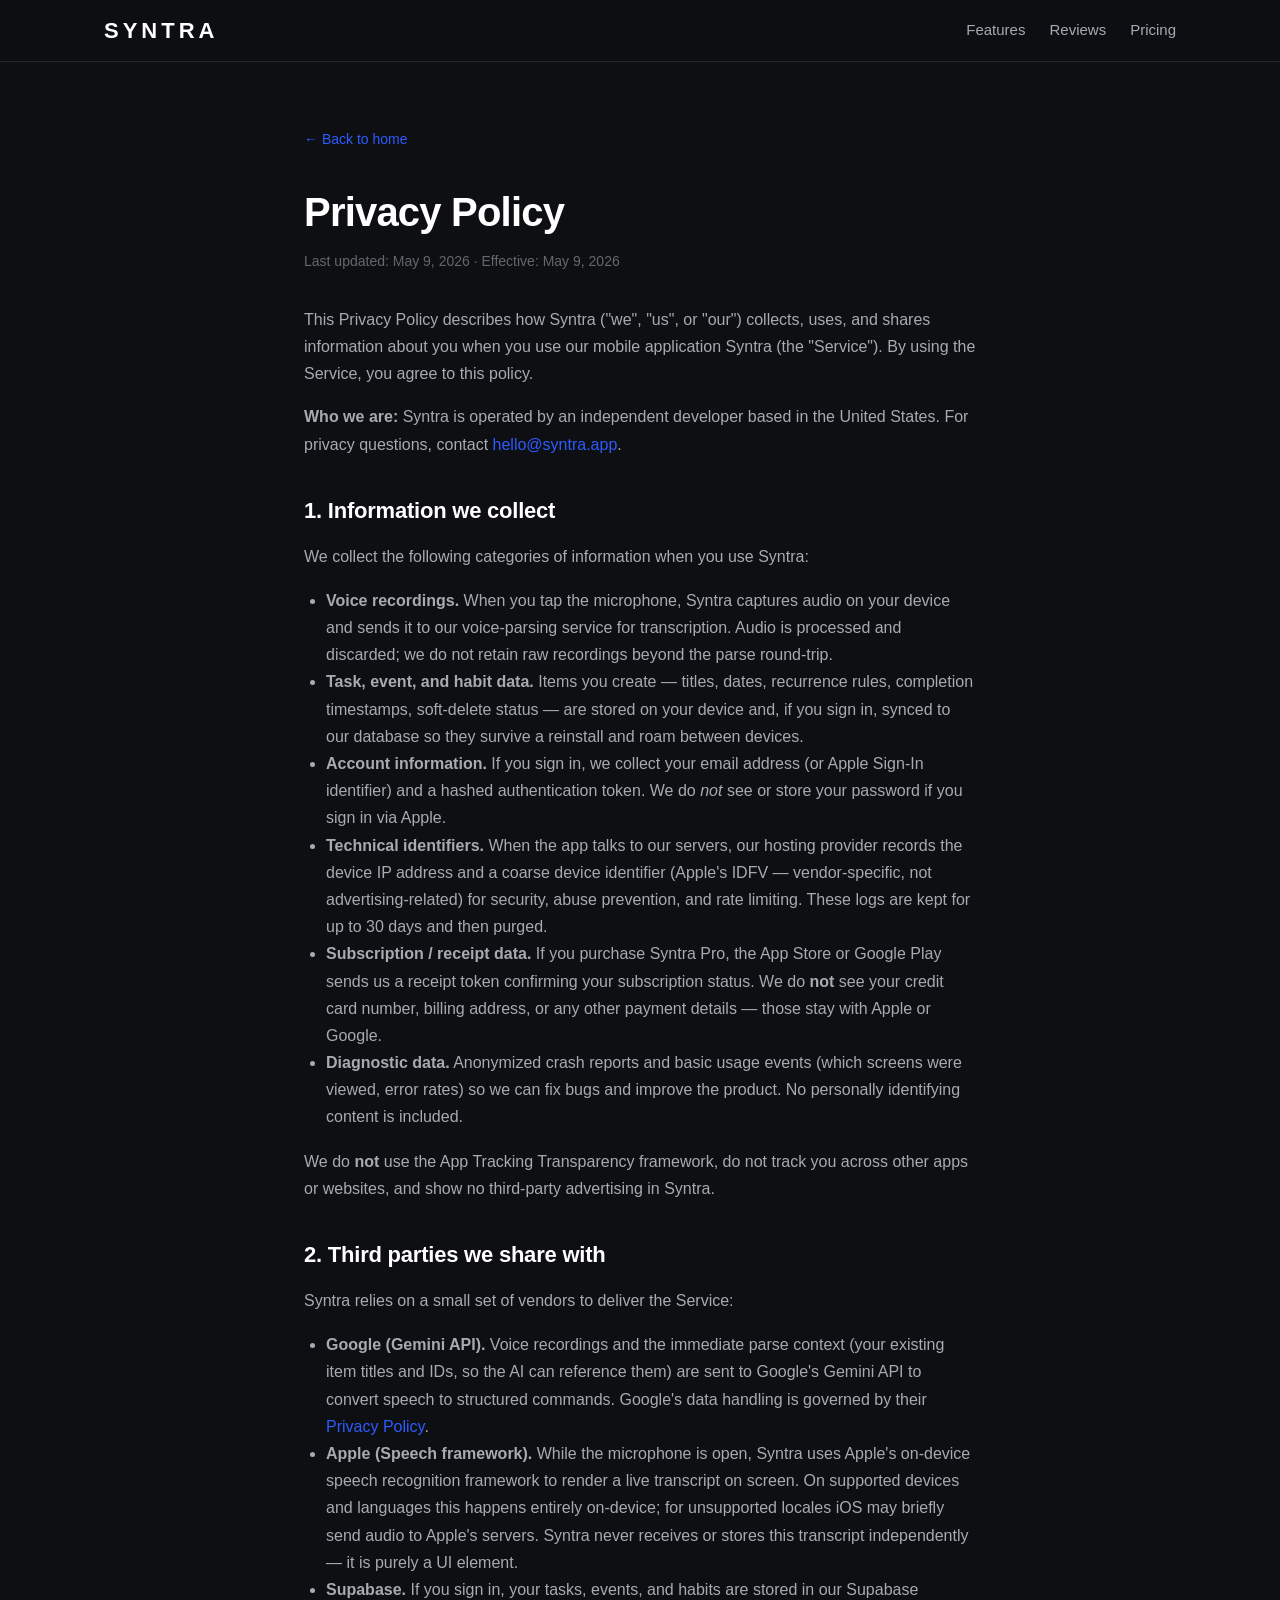
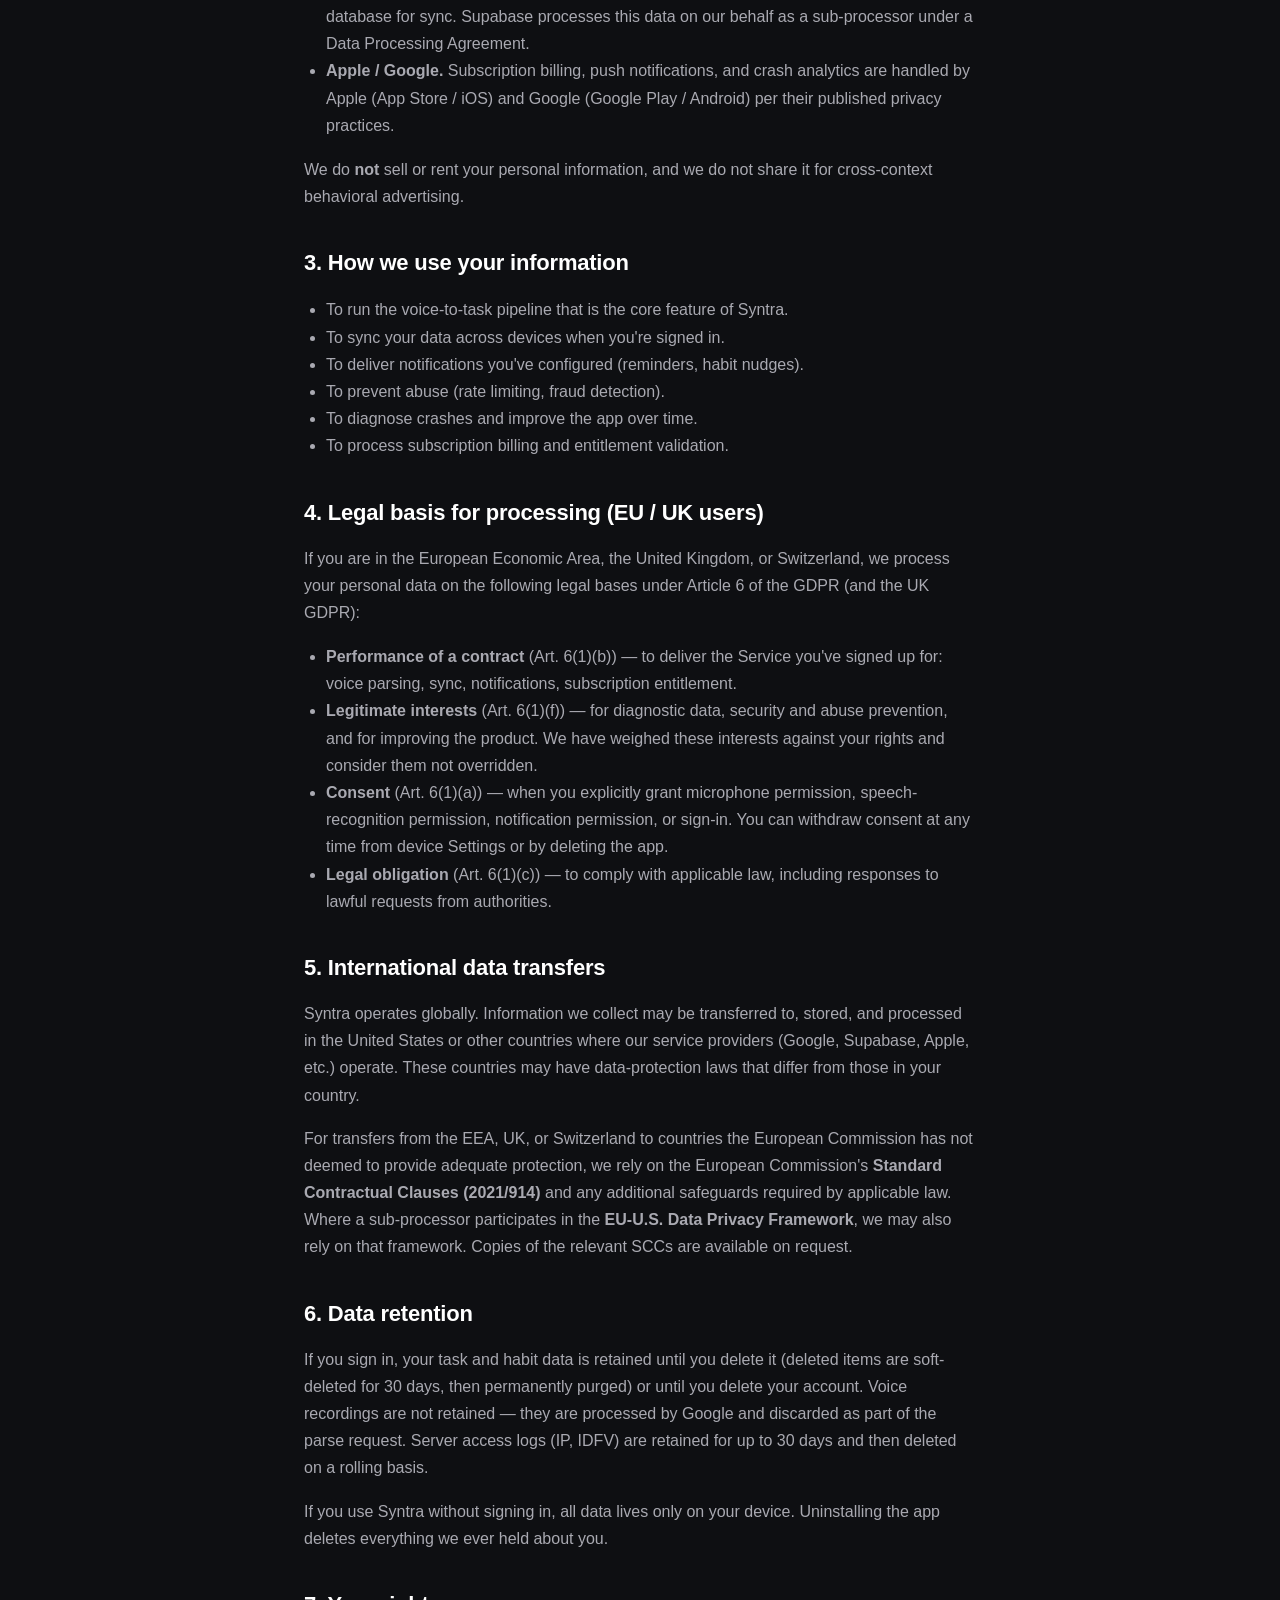
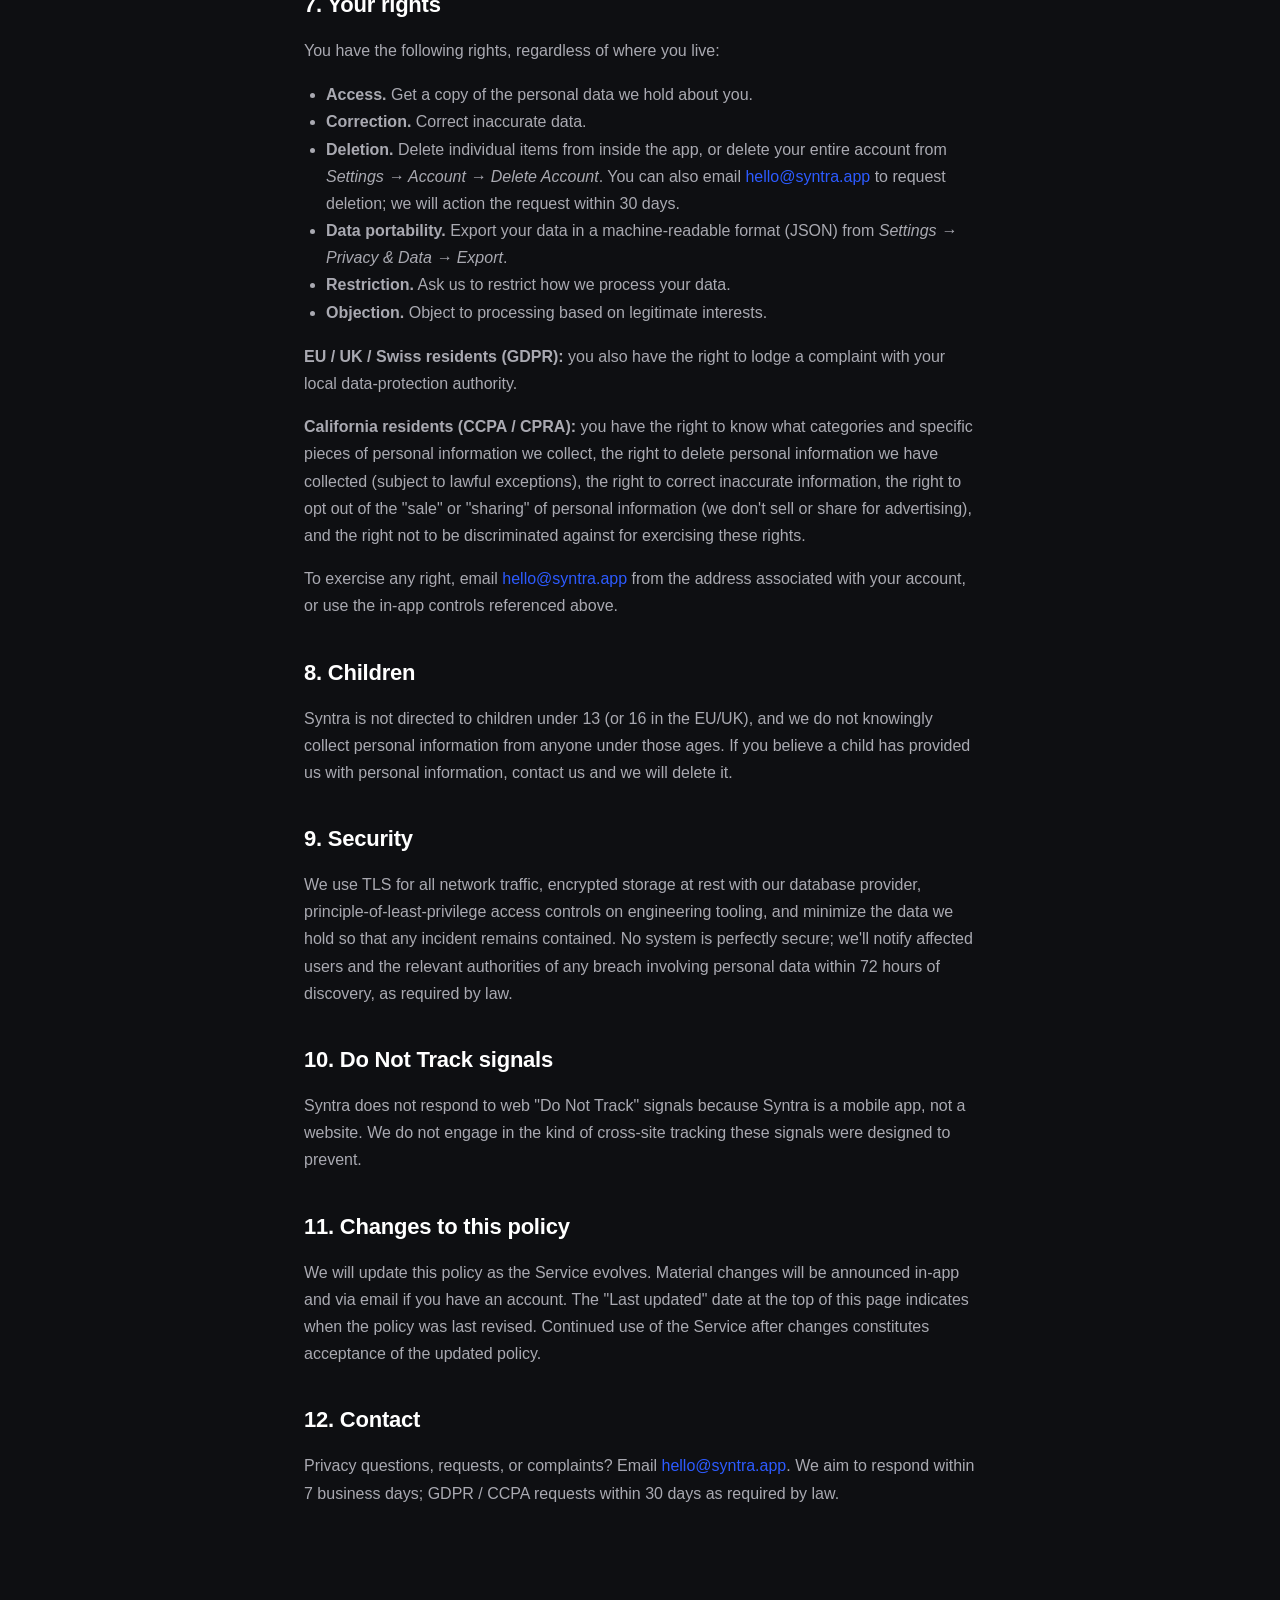
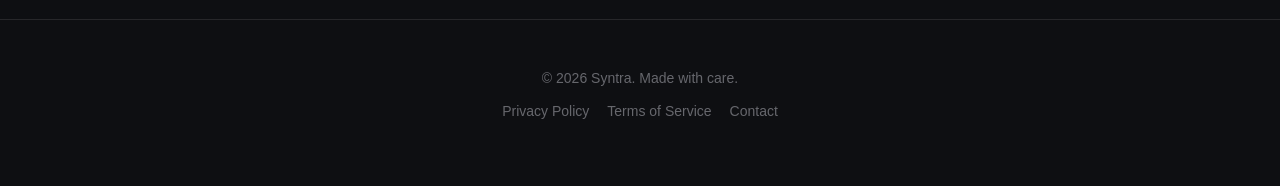
==== privacy.html @ 3a58cb26 "Initial: public site for downloadsyntra.com Mirrors web/ from the private Syntra app repo so GitHub " ====
<!DOCTYPE html>
<html lang="en">
<head>
  <meta charset="UTF-8" />
  <meta name="viewport" content="width=device-width, initial-scale=1.0" />
  <title>Privacy Policy — Syntra</title>
  <meta name="theme-color" content="#0E0F12" />
  <link rel="icon" href="syntra-logo.png" type="image/png" />
  <link rel="stylesheet" href="styles.css" />
</head>
<body>

  <nav class="nav">
    <div class="nav-inner">
      <a href="index.html" class="brand">
        <span>SYNTRA</span>
      </a>
      <div class="nav-links">
        <a href="index.html#features">Features</a>
        <a href="index.html#reviews">Reviews</a>
        <a href="index.html#pricing">Pricing</a>
      </div>
    </div>
  </nav>

  <main class="legal">
    <a href="index.html" class="back">← Back to home</a>
    <h1>Privacy Policy</h1>
    <p class="updated">Last updated: May 9, 2026 · Effective: May 9, 2026</p>

    <p>This Privacy Policy describes how Syntra ("we", "us", or "our") collects, uses, and shares information about you when you use our mobile application Syntra (the "Service"). By using the Service, you agree to this policy.</p>

    <p><strong>Who we are:</strong> Syntra is operated by an independent developer based in the United States. For privacy questions, contact <a href="mailto:hello@syntra.app">hello@syntra.app</a>.</p>

    <h2>1. Information we collect</h2>
    <p>We collect the following categories of information when you use Syntra:</p>
    <ul>
      <li><strong>Voice recordings.</strong> When you tap the microphone, Syntra captures audio on your device and sends it to our voice-parsing service for transcription. Audio is processed and discarded; we do not retain raw recordings beyond the parse round-trip.</li>
      <li><strong>Task, event, and habit data.</strong> Items you create — titles, dates, recurrence rules, completion timestamps, soft-delete status — are stored on your device and, if you sign in, synced to our database so they survive a reinstall and roam between devices.</li>
      <li><strong>Account information.</strong> If you sign in, we collect your email address (or Apple Sign-In identifier) and a hashed authentication token. We do <em>not</em> see or store your password if you sign in via Apple.</li>
      <li><strong>Technical identifiers.</strong> When the app talks to our servers, our hosting provider records the device IP address and a coarse device identifier (Apple's IDFV — vendor-specific, not advertising-related) for security, abuse prevention, and rate limiting. These logs are kept for up to 30 days and then purged.</li>
      <li><strong>Subscription / receipt data.</strong> If you purchase Syntra Pro, the App Store or Google Play sends us a receipt token confirming your subscription status. We do <strong>not</strong> see your credit card number, billing address, or any other payment details — those stay with Apple or Google.</li>
      <li><strong>Diagnostic data.</strong> Anonymized crash reports and basic usage events (which screens were viewed, error rates) so we can fix bugs and improve the product. No personally identifying content is included.</li>
    </ul>
    <p>We do <strong>not</strong> use the App Tracking Transparency framework, do not track you across other apps or websites, and show no third-party advertising in Syntra.</p>

    <h2>2. Third parties we share with</h2>
    <p>Syntra relies on a small set of vendors to deliver the Service:</p>
    <ul>
      <li><strong>Google (Gemini API).</strong> Voice recordings and the immediate parse context (your existing item titles and IDs, so the AI can reference them) are sent to Google's Gemini API to convert speech to structured commands. Google's data handling is governed by their <a href="https://policies.google.com/privacy" target="_blank" rel="noopener">Privacy Policy</a>.</li>
      <li><strong>Apple (Speech framework).</strong> While the microphone is open, Syntra uses Apple's on-device speech recognition framework to render a live transcript on screen. On supported devices and languages this happens entirely on-device; for unsupported locales iOS may briefly send audio to Apple's servers. Syntra never receives or stores this transcript independently — it is purely a UI element.</li>
      <li><strong>Supabase.</strong> If you sign in, your tasks, events, and habits are stored in our Supabase database for sync. Supabase processes this data on our behalf as a sub-processor under a Data Processing Agreement.</li>
      <li><strong>Apple / Google.</strong> Subscription billing, push notifications, and crash analytics are handled by Apple (App Store / iOS) and Google (Google Play / Android) per their published privacy practices.</li>
    </ul>
    <p>We do <strong>not</strong> sell or rent your personal information, and we do not share it for cross-context behavioral advertising.</p>

    <h2>3. How we use your information</h2>
    <ul>
      <li>To run the voice-to-task pipeline that is the core feature of Syntra.</li>
      <li>To sync your data across devices when you're signed in.</li>
      <li>To deliver notifications you've configured (reminders, habit nudges).</li>
      <li>To prevent abuse (rate limiting, fraud detection).</li>
      <li>To diagnose crashes and improve the app over time.</li>
      <li>To process subscription billing and entitlement validation.</li>
    </ul>

    <h2>4. Legal basis for processing (EU / UK users)</h2>
    <p>If you are in the European Economic Area, the United Kingdom, or Switzerland, we process your personal data on the following legal bases under Article 6 of the GDPR (and the UK GDPR):</p>
    <ul>
      <li><strong>Performance of a contract</strong> (Art. 6(1)(b)) — to deliver the Service you've signed up for: voice parsing, sync, notifications, subscription entitlement.</li>
      <li><strong>Legitimate interests</strong> (Art. 6(1)(f)) — for diagnostic data, security and abuse prevention, and for improving the product. We have weighed these interests against your rights and consider them not overridden.</li>
      <li><strong>Consent</strong> (Art. 6(1)(a)) — when you explicitly grant microphone permission, speech-recognition permission, notification permission, or sign-in. You can withdraw consent at any time from device Settings or by deleting the app.</li>
      <li><strong>Legal obligation</strong> (Art. 6(1)(c)) — to comply with applicable law, including responses to lawful requests from authorities.</li>
    </ul>

    <h2>5. International data transfers</h2>
    <p>Syntra operates globally. Information we collect may be transferred to, stored, and processed in the United States or other countries where our service providers (Google, Supabase, Apple, etc.) operate. These countries may have data-protection laws that differ from those in your country.</p>
    <p>For transfers from the EEA, UK, or Switzerland to countries the European Commission has not deemed to provide adequate protection, we rely on the European Commission's <strong>Standard Contractual Clauses (2021/914)</strong> and any additional safeguards required by applicable law. Where a sub-processor participates in the <strong>EU-U.S. Data Privacy Framework</strong>, we may also rely on that framework. Copies of the relevant SCCs are available on request.</p>

    <h2>6. Data retention</h2>
    <p>If you sign in, your task and habit data is retained until you delete it (deleted items are soft-deleted for 30 days, then permanently purged) or until you delete your account. Voice recordings are not retained — they are processed by Google and discarded as part of the parse request. Server access logs (IP, IDFV) are retained for up to 30 days and then deleted on a rolling basis.</p>
    <p>If you use Syntra without signing in, all data lives only on your device. Uninstalling the app deletes everything we ever held about you.</p>

    <h2>7. Your rights</h2>
    <p>You have the following rights, regardless of where you live:</p>
    <ul>
      <li><strong>Access.</strong> Get a copy of the personal data we hold about you.</li>
      <li><strong>Correction.</strong> Correct inaccurate data.</li>
      <li><strong>Deletion.</strong> Delete individual items from inside the app, or delete your entire account from <em>Settings → Account → Delete Account</em>. You can also email <a href="mailto:hello@syntra.app">hello@syntra.app</a> to request deletion; we will action the request within 30 days.</li>
      <li><strong>Data portability.</strong> Export your data in a machine-readable format (JSON) from <em>Settings → Privacy &amp; Data → Export</em>.</li>
      <li><strong>Restriction.</strong> Ask us to restrict how we process your data.</li>
      <li><strong>Objection.</strong> Object to processing based on legitimate interests.</li>
    </ul>
    <p><strong>EU / UK / Swiss residents (GDPR):</strong> you also have the right to lodge a complaint with your local data-protection authority.</p>
    <p><strong>California residents (CCPA / CPRA):</strong> you have the right to know what categories and specific pieces of personal information we collect, the right to delete personal information we have collected (subject to lawful exceptions), the right to correct inaccurate information, the right to opt out of the "sale" or "sharing" of personal information (we don't sell or share for advertising), and the right not to be discriminated against for exercising these rights.</p>
    <p>To exercise any right, email <a href="mailto:hello@syntra.app">hello@syntra.app</a> from the address associated with your account, or use the in-app controls referenced above.</p>

    <h2>8. Children</h2>
    <p>Syntra is not directed to children under 13 (or 16 in the EU/UK), and we do not knowingly collect personal information from anyone under those ages. If you believe a child has provided us with personal information, contact us and we will delete it.</p>

    <h2>9. Security</h2>
    <p>We use TLS for all network traffic, encrypted storage at rest with our database provider, principle-of-least-privilege access controls on engineering tooling, and minimize the data we hold so that any incident remains contained. No system is perfectly secure; we'll notify affected users and the relevant authorities of any breach involving personal data within 72 hours of discovery, as required by law.</p>

    <h2>10. Do Not Track signals</h2>
    <p>Syntra does not respond to web "Do Not Track" signals because Syntra is a mobile app, not a website. We do not engage in the kind of cross-site tracking these signals were designed to prevent.</p>

    <h2>11. Changes to this policy</h2>
    <p>We will update this policy as the Service evolves. Material changes will be announced in-app and via email if you have an account. The "Last updated" date at the top of this page indicates when the policy was last revised. Continued use of the Service after changes constitutes acceptance of the updated policy.</p>

    <h2>12. Contact</h2>
    <p>Privacy questions, requests, or complaints? Email <a href="mailto:hello@syntra.app">hello@syntra.app</a>. We aim to respond within 7 business days; GDPR / CCPA requests within 30 days as required by law.</p>
  </main>

  <footer>
    <div>© 2026 Syntra. Made with care.</div>
    <div class="links">
      <a href="privacy.html">Privacy Policy</a>
      <a href="terms.html">Terms of Service</a>
      <a href="mailto:hello@syntra.app">Contact</a>
    </div>
  </footer>

</body>
</html>
---- styles.css ----
/* Syntra marketing site — dark, monolithic, mobile-first.
   Mirrors the app's dark-mode tokens (bg #0E0F12, accent #2D5BFF). */

:root {
  --bg: #0E0F12;
  --bg-elevated: #16181C;
  --bg-recessed: #1F2126;
  --fg: #FFFFFF;
  --fg-secondary: rgba(235, 235, 245, 0.7);
  --fg-tertiary: rgba(235, 235, 245, 0.4);
  --stroke: rgba(255, 255, 255, 0.1);
  --accent: #2D5BFF;
  --accent-purple: #7C3AED;
  --accent-green: #3DB47A;
  --max-width: 1120px;
}

* { box-sizing: border-box; }
html, body { margin: 0; padding: 0; }

body {
  background: var(--bg);
  color: var(--fg);
  font-family: -apple-system, BlinkMacSystemFont, "SF Pro Display", "SF Pro Text",
    "Segoe UI", Roboto, Helvetica, Arial, sans-serif;
  font-size: 17px;
  line-height: 1.5;
  -webkit-font-smoothing: antialiased;
  -moz-osx-font-smoothing: grayscale;
  text-rendering: optimizeLegibility;
}

a { color: inherit; text-decoration: none; }

/* ───── Header ───── */
.nav {
  position: sticky;
  top: 0;
  z-index: 50;
  backdrop-filter: blur(14px) saturate(180%);
  -webkit-backdrop-filter: blur(14px) saturate(180%);
  background: rgba(14, 15, 18, 0.7);
  border-bottom: 1px solid var(--stroke);
}
.nav-inner {
  max-width: var(--max-width);
  margin: 0 auto;
  padding: 14px 24px;
  display: flex;
  align-items: center;
  justify-content: space-between;
}
.brand {
  font-weight: 800;
  letter-spacing: 4px;
  font-size: 22px;
}
.nav-links {
  display: flex;
  gap: 24px;
  font-size: 15px;
  color: var(--fg-secondary);
}
.nav-links a:hover { color: var(--fg); }

/* ───── Hero ───── */
.hero {
  padding: 96px 24px 64px;
  text-align: center;
  position: relative;
  overflow: hidden;
}
.hero::before {
  content: "";
  position: absolute;
  top: -200px;
  left: 50%;
  transform: translateX(-50%);
  width: 800px;
  height: 800px;
  background: radial-gradient(circle, rgba(45, 91, 255, 0.18) 0%, transparent 60%);
  pointer-events: none;
}
.hero-inner {
  position: relative;
  max-width: 760px;
  margin: 0 auto;
}
.hero img.logo {
  width: 116px;
  height: 116px;
  border-radius: 26px;
  margin-bottom: 28px;
  box-shadow: 0 30px 60px -20px rgba(0, 0, 0, 0.6);
}
.hero h1 {
  font-size: clamp(40px, 7vw, 68px);
  line-height: 1.05;
  letter-spacing: -0.03em;
  font-weight: 800;
  margin: 0 0 20px;
  background: linear-gradient(180deg, #ffffff 0%, rgba(255,255,255,0.7) 100%);
  -webkit-background-clip: text;
  background-clip: text;
  -webkit-text-fill-color: transparent;
}
.hero p {
  color: var(--fg-secondary);
  font-size: clamp(17px, 2.2vw, 21px);
  max-width: 580px;
  margin: 0 auto 36px;
}
.download-row {
  display: flex;
  gap: 12px;
  justify-content: center;
  flex-wrap: wrap;
}
.store-btn {
  display: inline-flex;
  align-items: center;
  gap: 12px;
  padding: 14px 22px;
  border: 1px solid var(--stroke);
  border-radius: 14px;
  background: var(--bg-elevated);
  transition: transform 120ms ease, background 120ms ease;
}
.store-btn:hover {
  background: var(--bg-recessed);
  transform: translateY(-1px);
}
.store-btn-text { text-align: left; line-height: 1.15; }
.store-btn-small { font-size: 11px; color: var(--fg-secondary); letter-spacing: 0.4px; }
.store-btn-big { font-size: 18px; font-weight: 700; }
.store-btn svg { width: 28px; height: 28px; }

/* ───── Screenshot gallery ───── */
.screenshots-section {
  padding: 64px 24px 96px;
  border-top: 1px solid var(--stroke);
  max-width: var(--max-width);
  margin: 0 auto;
}
.screenshots-header {
  display: flex;
  align-items: flex-end;
  justify-content: space-between;
  gap: 24px;
  margin-bottom: 40px;
  flex-wrap: wrap;
}
.screenshots-arrows {
  display: flex;
  gap: 10px;
}
.scroll-arrow {
  width: 44px;
  height: 44px;
  border-radius: 22px;
  border: 1px solid var(--stroke);
  background: var(--bg-elevated);
  color: var(--fg);
  cursor: pointer;
  display: inline-flex;
  align-items: center;
  justify-content: center;
  transition:
    background 160ms ease,
    transform 160ms ease,
    border-color 160ms ease;
}
.scroll-arrow:hover {
  background: var(--bg-recessed);
  border-color: var(--accent);
}
.scroll-arrow:active {
  transform: scale(0.94);
}
.scroll-arrow svg {
  width: 20px;
  height: 20px;
}

/* The scroll viewport. We use scroll-snap-align: center so each
   card lands centered. The infinite-scroll JS clones items and
   silently jumps the scroll position when the user nears either
   edge of the cloned set. */
.screenshots-wrap {
  overflow-x: auto;
  overflow-y: visible;
  scroll-snap-type: x mandatory;
  scroll-behavior: smooth;
  -webkit-overflow-scrolling: touch;
  scrollbar-width: none;
  margin: 0 -24px;
  padding: 32px 0 48px;
}
.screenshots-wrap::-webkit-scrollbar { display: none; }

/* Track. The padding here is what lets the FIRST and LAST cards
   reach the center of the viewport — without it they could only
   scroll-snap to the viewport edge. */
.screenshots {
  display: inline-flex;
  gap: 32px;
  padding: 0 calc(50% - 160px);
  align-items: center;
}

/* Each card: phone frame on top + title + description below. By
   default cards are scaled down + blurred (peek state). Only the
   one with .active drops the blur and scales up — which is the
   center card whichever one that happens to be after a scroll. */
.phone-card {
  flex: 0 0 320px;
  margin: 0;
  scroll-snap-align: center;
  display: flex;
  flex-direction: column;
  gap: 20px;
  /* Peek state */
  transform: scale(0.78);
  filter: blur(6px) brightness(0.65);
  opacity: 0.55;
  transition:
    transform 420ms cubic-bezier(0.2, 0.8, 0.2, 1),
    filter 420ms cubic-bezier(0.2, 0.8, 0.2, 1),
    opacity 420ms cubic-bezier(0.2, 0.8, 0.2, 1);
  will-change: transform, filter, opacity;
}
.phone-card.active {
  transform: scale(1);
  filter: blur(0px) brightness(1);
  opacity: 1;
}
.phone-card h3 {
  font-size: 20px;
  font-weight: 700;
  margin: 0;
  letter-spacing: -0.01em;
  text-align: center;
}
.phone-card p {
  margin: 0;
  font-size: 15px;
  line-height: 1.55;
  color: var(--fg-secondary);
  text-align: center;
  /* Description fades in only on the active card so the side
     peeks read as visual context, not crowded reading material. */
  opacity: 0;
  transition: opacity 420ms cubic-bezier(0.2, 0.8, 0.2, 1);
}
.phone-card.active p { opacity: 1; }

/* iPhone-shaped frame. The screenshot inside fills the frame edge-
   to-edge with only a tiny 4px padding for the rounded-corner
   nesting; the frame itself is just a hairline border + glow.
   Result: no visible "bezel band" around the screenshot. */
.phone {
  width: 100%;
  border-radius: 44px;
  background: var(--bg);
  border: 1px solid var(--stroke);
  padding: 4px;
  box-shadow:
    0 60px 120px -30px rgba(45, 91, 255, 0.22),
    0 30px 60px -20px rgba(0, 0, 0, 0.6);
  position: relative;
}
/* No CSS-drawn notch — the actual screenshots already include the
   iOS status bar / notch in the PNG itself, so an extra overlay
   would just sit on top and look redundant. */
.phone-shot img {
  width: 100%;
  /* Aspect ratio matches the cropped screenshots (status bar removed)
     so app content fills the frame edge-to-edge with no empty top
     band. Slight per-image variation (~9:18.2-18.5) is absorbed by
     object-fit: cover. */
  aspect-ratio: 9 / 18.3;
  object-fit: cover;
  object-position: top;
  /* Inner radius = outer radius (44) minus padding (4) so the
     screenshot's rounded corners nest cleanly inside the bezel. */
  border-radius: 40px;
  display: block;
  background: var(--bg);
}

/* Tablet — slightly smaller phones, less padding. */
@media (max-width: 880px) {
  .screenshots { padding: 0 calc(50% - 140px); gap: 24px; }
  .phone-card { flex-basis: 280px; }
}

/* Mobile — single card centered, side peeks visible only as a hint
   of the next card on the right edge. */
@media (max-width: 540px) {
  .screenshots-section { padding: 48px 20px 64px; }
  .screenshots { padding: 0 calc(50% - 110px); gap: 20px; }
  .phone-card { flex-basis: 220px; }
  .screenshots-arrows { display: none; }
}

/* ───── Features ───── */
section.features {
  padding: 80px 24px;
  border-top: 1px solid var(--stroke);
}
.section-inner {
  max-width: var(--max-width);
  margin: 0 auto;
}
.section-title {
  font-size: clamp(32px, 5vw, 44px);
  font-weight: 800;
  letter-spacing: -0.02em;
  margin: 0 0 16px;
}
.section-sub {
  color: var(--fg-secondary);
  font-size: 18px;
  margin: 0 0 56px;
  max-width: 600px;
}
.features-grid {
  display: grid;
  gap: 24px;
  grid-template-columns: repeat(auto-fit, minmax(260px, 1fr));
}
.feature-card {
  background: var(--bg-elevated);
  border: 1px solid var(--stroke);
  border-radius: 20px;
  padding: 28px;
}
.feature-icon {
  width: 48px;
  height: 48px;
  border-radius: 12px;
  background: rgba(45, 91, 255, 0.18);
  color: var(--accent);
  display: flex;
  align-items: center;
  justify-content: center;
  margin-bottom: 18px;
}
.feature-icon svg { width: 24px; height: 24px; }
.feature-title {
  font-size: 19px;
  font-weight: 700;
  margin: 0 0 8px;
}
.feature-body {
  color: var(--fg-secondary);
  font-size: 15px;
  line-height: 1.6;
  margin: 0;
}

/* ───── Reviews ───── */
section.reviews {
  padding: 80px 24px;
  border-top: 1px solid var(--stroke);
  background: linear-gradient(180deg, transparent 0%, rgba(45, 91, 255, 0.04) 100%);
}
.review-grid {
  display: grid;
  gap: 20px;
  grid-template-columns: repeat(auto-fit, minmax(280px, 1fr));
}
.review {
  background: var(--bg-elevated);
  border: 1px solid var(--stroke);
  border-radius: 16px;
  padding: 24px;
}
.review-stars { color: #F5C518; font-size: 16px; letter-spacing: 2px; margin-bottom: 10px; }
.review-text { font-size: 16px; line-height: 1.55; margin: 0 0 14px; }
.review-author { font-size: 14px; color: var(--fg-tertiary); }

/* ───── Pricing ───── */
section.pricing {
  padding: 80px 24px;
  border-top: 1px solid var(--stroke);
  text-align: center;
}
.plans {
  display: grid;
  gap: 20px;
  grid-template-columns: repeat(auto-fit, minmax(260px, 1fr));
  max-width: 720px;
  margin: 0 auto;
}
.plan {
  background: var(--bg-elevated);
  border: 1px solid var(--stroke);
  border-radius: 20px;
  padding: 32px 28px;
  text-align: left;
}
.plan-pro {
  border-color: var(--accent);
  background: linear-gradient(170deg, rgba(45,91,255,0.12), var(--bg-elevated));
}
.plan-name { font-size: 13px; letter-spacing: 1.6px; text-transform: uppercase; color: var(--fg-tertiary); }
.plan-price { font-size: 36px; font-weight: 800; margin: 8px 0 14px; letter-spacing: -0.02em; }
.plan-price small { font-size: 14px; color: var(--fg-secondary); font-weight: 500; letter-spacing: 0; }
.plan ul {
  list-style: none;
  padding: 0;
  margin: 0;
  font-size: 15px;
  color: var(--fg-secondary);
}
.plan ul li { padding: 6px 0; padding-left: 22px; position: relative; }
.plan ul li::before {
  content: "✓";
  position: absolute;
  left: 0;
  top: 6px;
  color: var(--accent-green);
  font-weight: 700;
}

/* ───── Footer ───── */
footer {
  padding: 48px 24px 64px;
  border-top: 1px solid var(--stroke);
  text-align: center;
  color: var(--fg-tertiary);
  font-size: 14px;
}
footer .links {
  margin-top: 12px;
  display: flex;
  gap: 18px;
  justify-content: center;
  flex-wrap: wrap;
}
footer .links a:hover { color: var(--fg); }

/* ───── Legal pages ───── */
.legal {
  max-width: 720px;
  margin: 0 auto;
  padding: 64px 24px 96px;
}
.legal h1 {
  font-size: 40px;
  letter-spacing: -0.02em;
  margin: 0 0 8px;
}
.legal p.updated {
  color: var(--fg-tertiary);
  margin: 0 0 32px;
  font-size: 14px;
}
.legal h2 {
  font-size: 22px;
  margin: 36px 0 12px;
  letter-spacing: -0.01em;
}
.legal p, .legal li {
  color: var(--fg-secondary);
  font-size: 16px;
  line-height: 1.7;
}
.legal ul { padding-left: 22px; }
.legal a { color: var(--accent); }
.back {
  display: inline-flex;
  align-items: center;
  gap: 6px;
  color: var(--fg-secondary);
  font-size: 14px;
  margin-bottom: 32px;
}
.back:hover { color: var(--fg); }

/* ───── Mobile tweaks ───── */
@media (max-width: 640px) {
  .nav-links { display: none; }
  .hero { padding: 64px 20px 32px; }
  .preview { padding: 16px 20px 64px; }
  .phone { transform: scale(0.92); }
  section { padding: 64px 20px !important; }
}
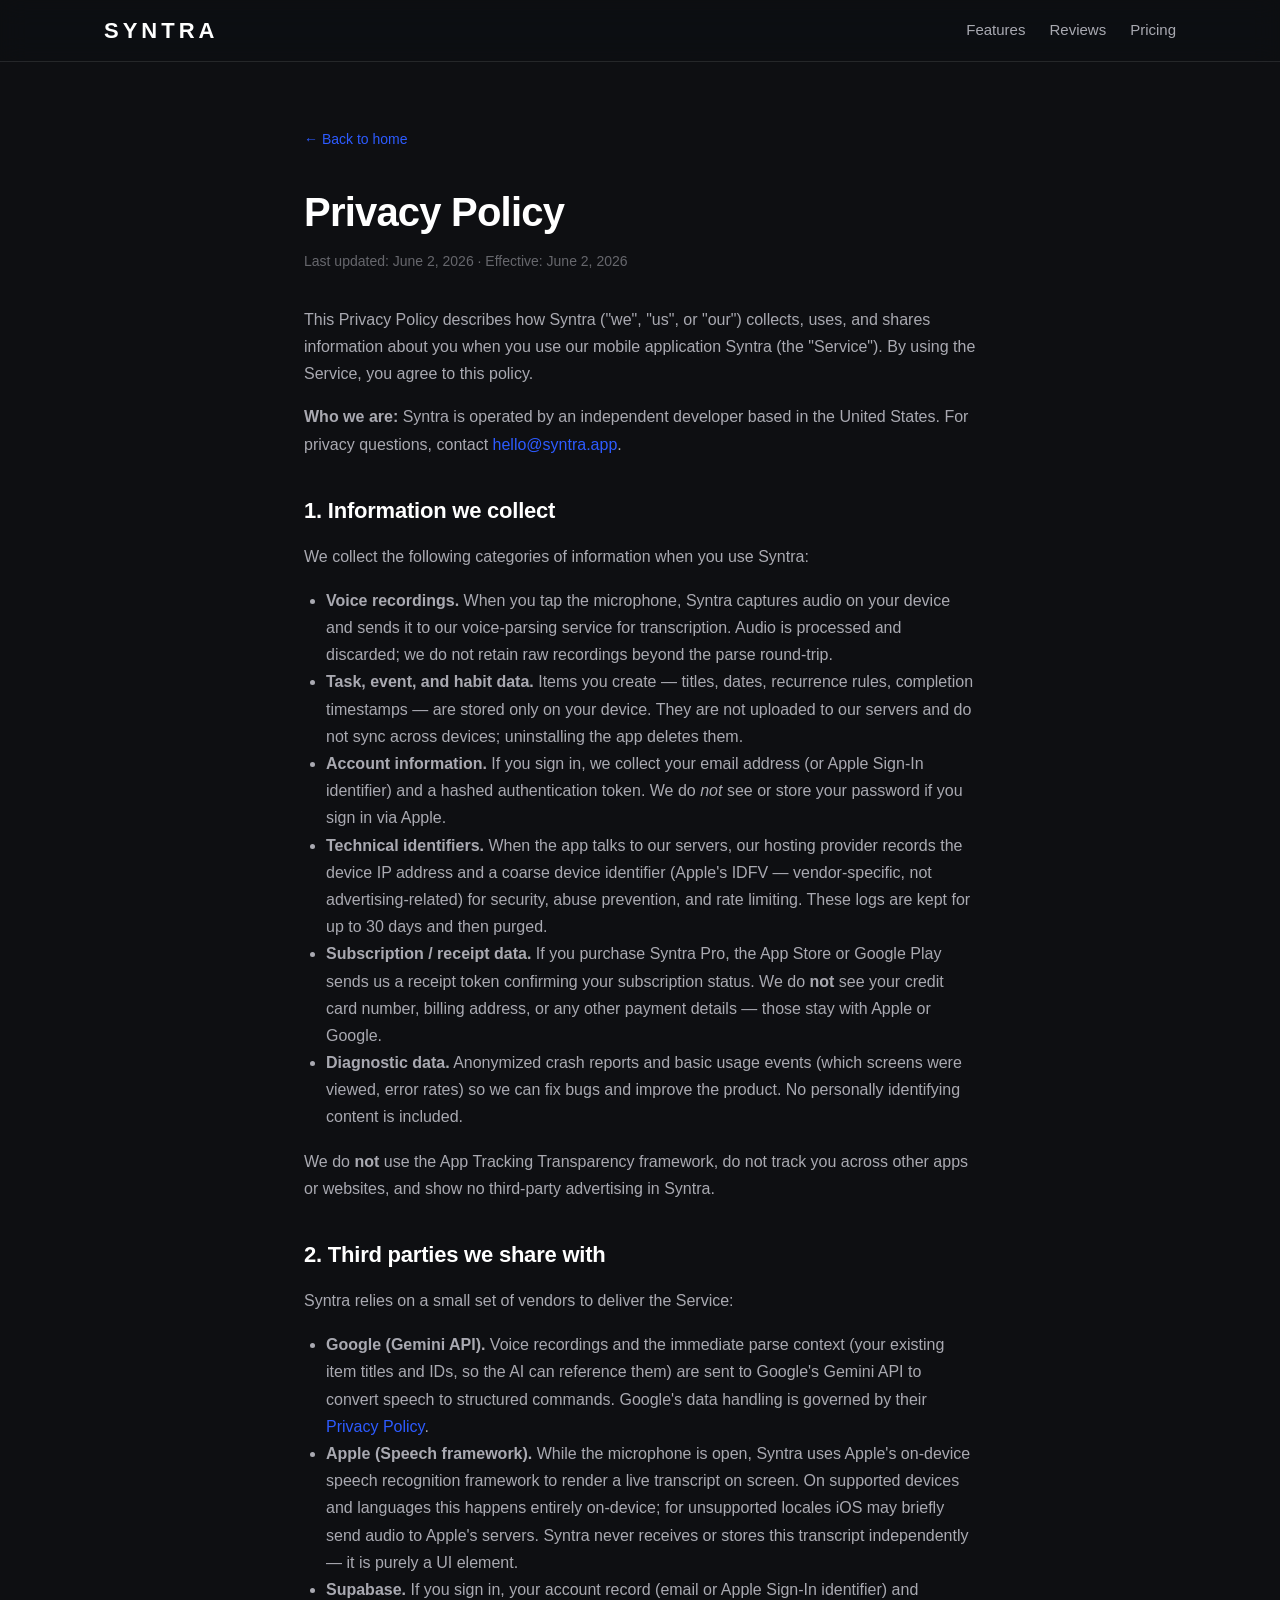
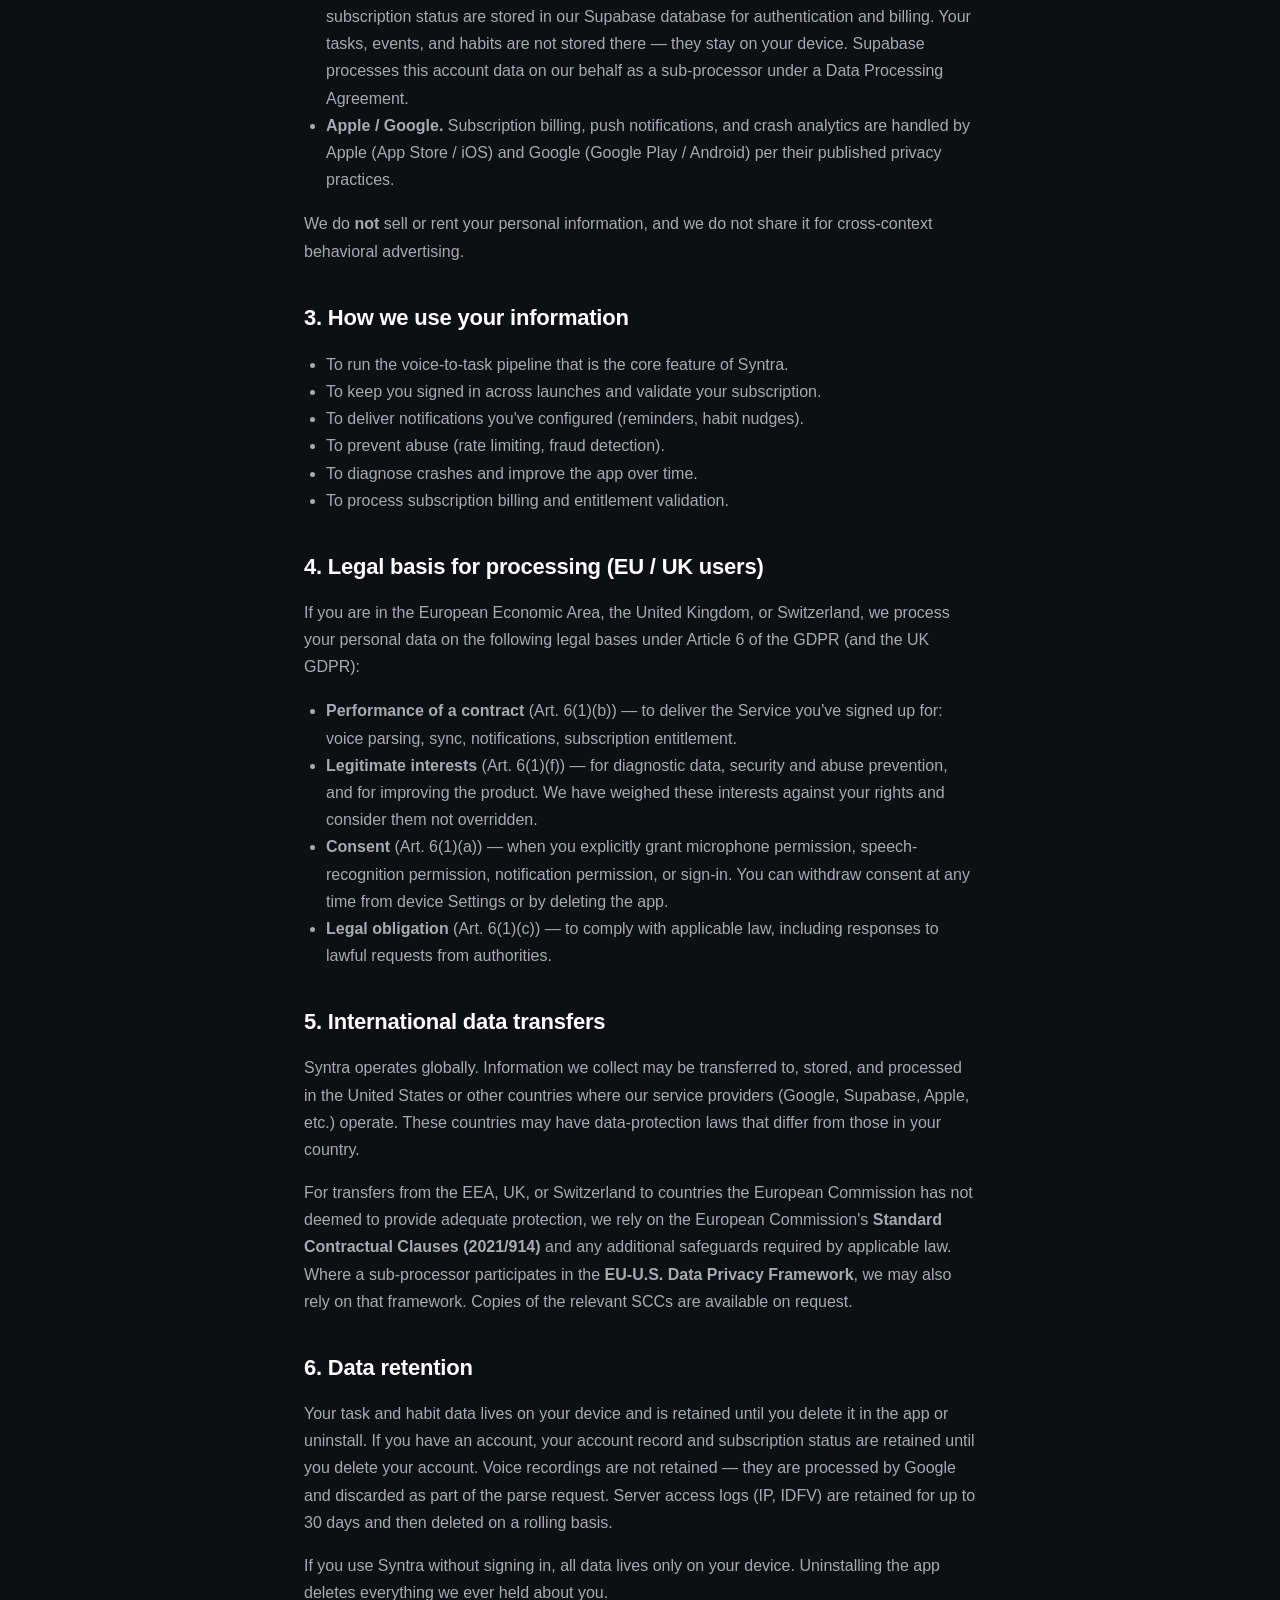
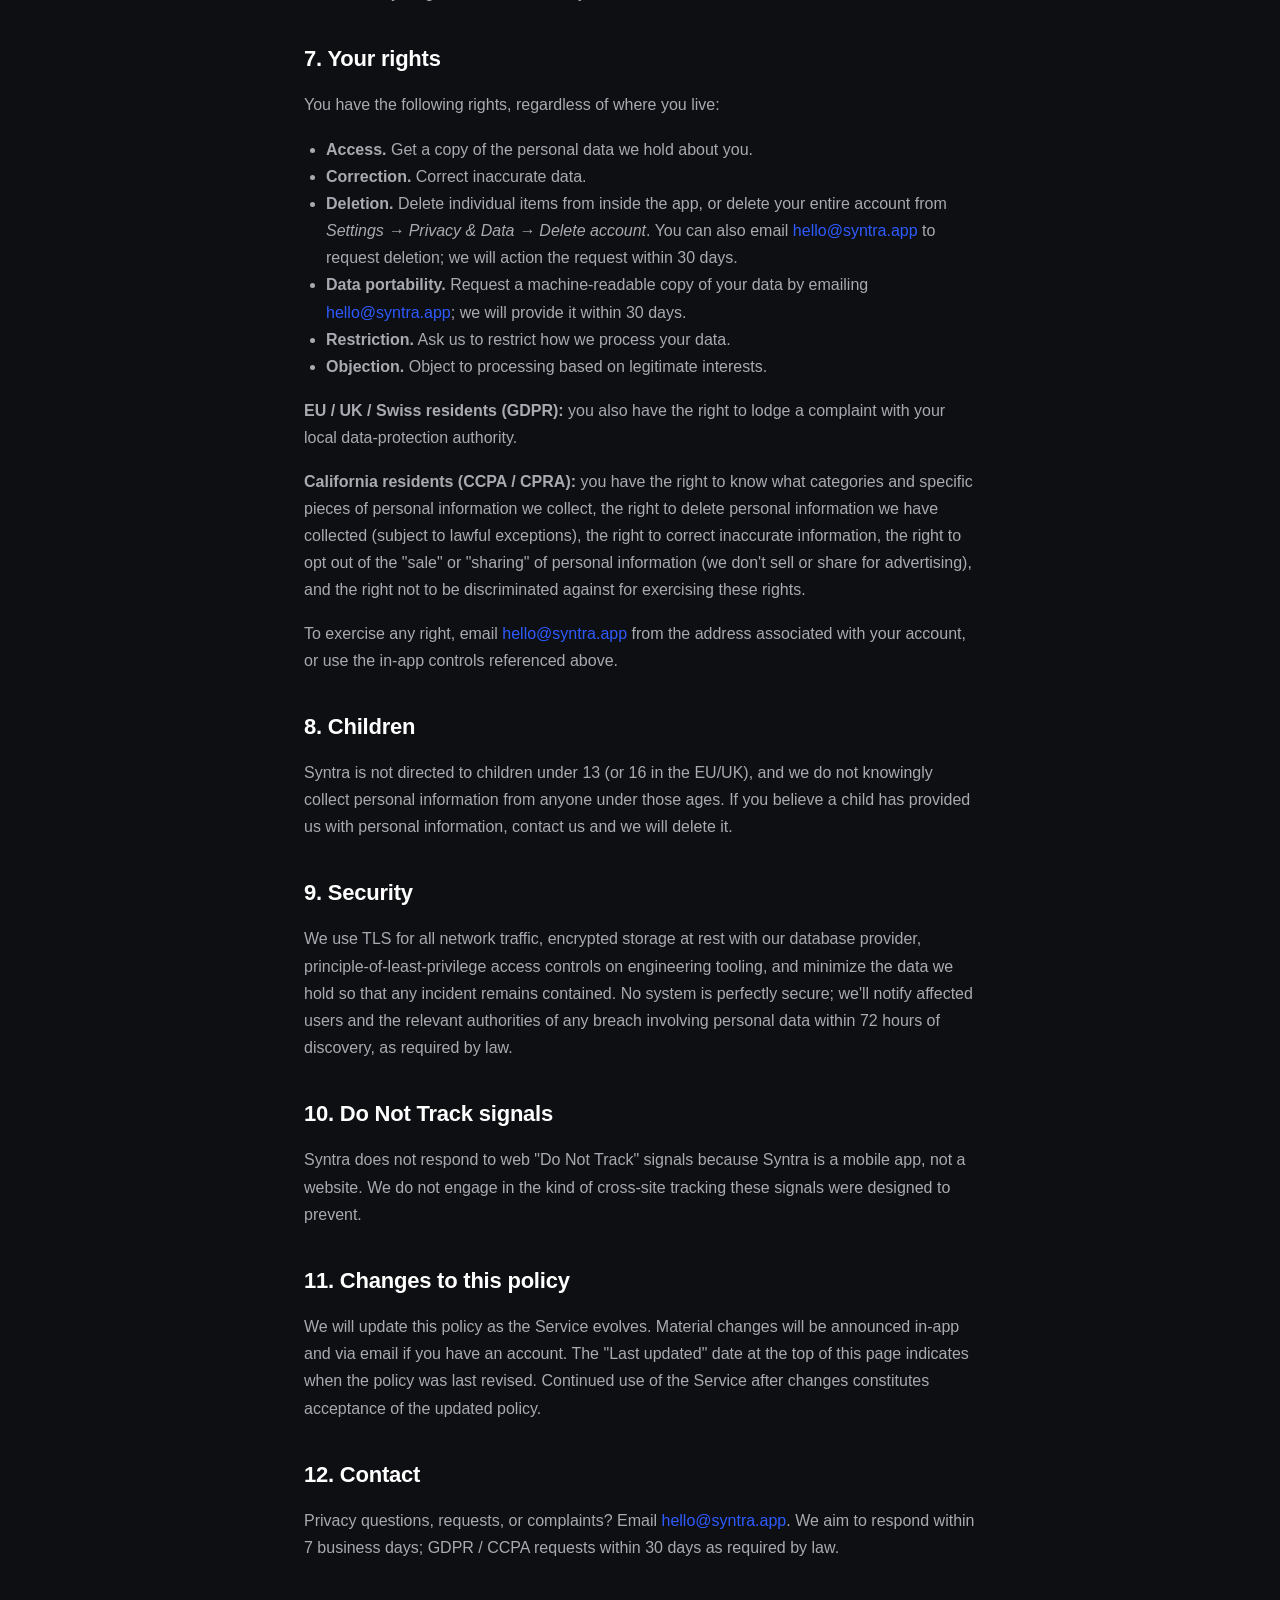
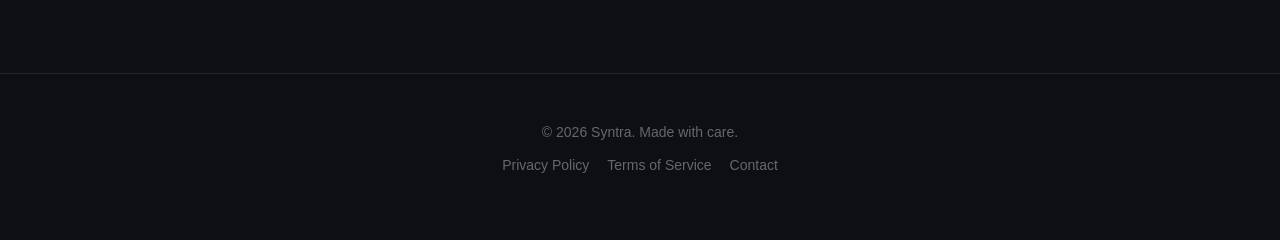
==== commit c8cc8f04: "Update legal pages; remove Google Play button (iOS-only) - Privacy & Terms: device-only data, accoun" ====
--- a/privacy.html
+++ b/privacy.html
@@ -26,7 +26,7 @@
   <main class="legal">
     <a href="index.html" class="back">← Back to home</a>
     <h1>Privacy Policy</h1>
-    <p class="updated">Last updated: May 9, 2026 · Effective: May 9, 2026</p>
+    <p class="updated">Last updated: June 2, 2026 · Effective: June 2, 2026</p>
 
     <p>This Privacy Policy describes how Syntra ("we", "us", or "our") collects, uses, and shares information about you when you use our mobile application Syntra (the "Service"). By using the Service, you agree to this policy.</p>
 
@@ -36,7 +36,7 @@
     <p>We collect the following categories of information when you use Syntra:</p>
     <ul>
       <li><strong>Voice recordings.</strong> When you tap the microphone, Syntra captures audio on your device and sends it to our voice-parsing service for transcription. Audio is processed and discarded; we do not retain raw recordings beyond the parse round-trip.</li>
-      <li><strong>Task, event, and habit data.</strong> Items you create — titles, dates, recurrence rules, completion timestamps, soft-delete status — are stored on your device and, if you sign in, synced to our database so they survive a reinstall and roam between devices.</li>
+      <li><strong>Task, event, and habit data.</strong> Items you create — titles, dates, recurrence rules, completion timestamps — are stored only on your device. They are not uploaded to our servers and do not sync across devices; uninstalling the app deletes them.</li>
       <li><strong>Account information.</strong> If you sign in, we collect your email address (or Apple Sign-In identifier) and a hashed authentication token. We do <em>not</em> see or store your password if you sign in via Apple.</li>
       <li><strong>Technical identifiers.</strong> When the app talks to our servers, our hosting provider records the device IP address and a coarse device identifier (Apple's IDFV — vendor-specific, not advertising-related) for security, abuse prevention, and rate limiting. These logs are kept for up to 30 days and then purged.</li>
       <li><strong>Subscription / receipt data.</strong> If you purchase Syntra Pro, the App Store or Google Play sends us a receipt token confirming your subscription status. We do <strong>not</strong> see your credit card number, billing address, or any other payment details — those stay with Apple or Google.</li>
@@ -49,7 +49,7 @@
     <ul>
       <li><strong>Google (Gemini API).</strong> Voice recordings and the immediate parse context (your existing item titles and IDs, so the AI can reference them) are sent to Google's Gemini API to convert speech to structured commands. Google's data handling is governed by their <a href="https://policies.google.com/privacy" target="_blank" rel="noopener">Privacy Policy</a>.</li>
       <li><strong>Apple (Speech framework).</strong> While the microphone is open, Syntra uses Apple's on-device speech recognition framework to render a live transcript on screen. On supported devices and languages this happens entirely on-device; for unsupported locales iOS may briefly send audio to Apple's servers. Syntra never receives or stores this transcript independently — it is purely a UI element.</li>
-      <li><strong>Supabase.</strong> If you sign in, your tasks, events, and habits are stored in our Supabase database for sync. Supabase processes this data on our behalf as a sub-processor under a Data Processing Agreement.</li>
+      <li><strong>Supabase.</strong> If you sign in, your account record (email or Apple Sign-In identifier) and subscription status are stored in our Supabase database for authentication and billing. Your tasks, events, and habits are not stored there — they stay on your device. Supabase processes this account data on our behalf as a sub-processor under a Data Processing Agreement.</li>
       <li><strong>Apple / Google.</strong> Subscription billing, push notifications, and crash analytics are handled by Apple (App Store / iOS) and Google (Google Play / Android) per their published privacy practices.</li>
     </ul>
     <p>We do <strong>not</strong> sell or rent your personal information, and we do not share it for cross-context behavioral advertising.</p>
@@ -57,7 +57,7 @@
     <h2>3. How we use your information</h2>
     <ul>
       <li>To run the voice-to-task pipeline that is the core feature of Syntra.</li>
-      <li>To sync your data across devices when you're signed in.</li>
+      <li>To keep you signed in across launches and validate your subscription.</li>
       <li>To deliver notifications you've configured (reminders, habit nudges).</li>
       <li>To prevent abuse (rate limiting, fraud detection).</li>
       <li>To diagnose crashes and improve the app over time.</li>
@@ -78,7 +78,7 @@
     <p>For transfers from the EEA, UK, or Switzerland to countries the European Commission has not deemed to provide adequate protection, we rely on the European Commission's <strong>Standard Contractual Clauses (2021/914)</strong> and any additional safeguards required by applicable law. Where a sub-processor participates in the <strong>EU-U.S. Data Privacy Framework</strong>, we may also rely on that framework. Copies of the relevant SCCs are available on request.</p>
 
     <h2>6. Data retention</h2>
-    <p>If you sign in, your task and habit data is retained until you delete it (deleted items are soft-deleted for 30 days, then permanently purged) or until you delete your account. Voice recordings are not retained — they are processed by Google and discarded as part of the parse request. Server access logs (IP, IDFV) are retained for up to 30 days and then deleted on a rolling basis.</p>
+    <p>Your task and habit data lives on your device and is retained until you delete it in the app or uninstall. If you have an account, your account record and subscription status are retained until you delete your account. Voice recordings are not retained — they are processed by Google and discarded as part of the parse request. Server access logs (IP, IDFV) are retained for up to 30 days and then deleted on a rolling basis.</p>
     <p>If you use Syntra without signing in, all data lives only on your device. Uninstalling the app deletes everything we ever held about you.</p>
 
     <h2>7. Your rights</h2>
@@ -86,8 +86,8 @@
     <ul>
       <li><strong>Access.</strong> Get a copy of the personal data we hold about you.</li>
       <li><strong>Correction.</strong> Correct inaccurate data.</li>
-      <li><strong>Deletion.</strong> Delete individual items from inside the app, or delete your entire account from <em>Settings → Account → Delete Account</em>. You can also email <a href="mailto:hello@syntra.app">hello@syntra.app</a> to request deletion; we will action the request within 30 days.</li>
-      <li><strong>Data portability.</strong> Export your data in a machine-readable format (JSON) from <em>Settings → Privacy &amp; Data → Export</em>.</li>
+      <li><strong>Deletion.</strong> Delete individual items from inside the app, or delete your entire account from <em>Settings → Privacy &amp; Data → Delete account</em>. You can also email <a href="mailto:hello@syntra.app">hello@syntra.app</a> to request deletion; we will action the request within 30 days.</li>
+      <li><strong>Data portability.</strong> Request a machine-readable copy of your data by emailing <a href="mailto:hello@syntra.app">hello@syntra.app</a>; we will provide it within 30 days.</li>
       <li><strong>Restriction.</strong> Ask us to restrict how we process your data.</li>
       <li><strong>Objection.</strong> Object to processing based on legitimate interests.</li>
     </ul>
--- a/styles.css
+++ b/styles.css
@@ -365,20 +365,17 @@
   border-top: 1px solid var(--stroke);
   background: linear-gradient(180deg, transparent 0%, rgba(45, 91, 255, 0.04) 100%);
 }
-.review-grid {
-  display: grid;
-  gap: 20px;
-  grid-template-columns: repeat(auto-fit, minmax(280px, 1fr));
-}
-.review {
+.reviews-soon {
+  max-width: 560px;
+  margin: 0 auto;
+  text-align: center;
   background: var(--bg-elevated);
   border: 1px solid var(--stroke);
   border-radius: 16px;
-  padding: 24px;
-}
-.review-stars { color: #F5C518; font-size: 16px; letter-spacing: 2px; margin-bottom: 10px; }
-.review-text { font-size: 16px; line-height: 1.55; margin: 0 0 14px; }
-.review-author { font-size: 14px; color: var(--fg-tertiary); }
+  padding: 40px 28px;
+}
+.reviews-soon-stars { color: #F5C518; font-size: 22px; letter-spacing: 4px; margin-bottom: 16px; }
+.reviews-soon-text { font-size: 16px; line-height: 1.55; margin: 0; color: var(--fg-secondary); }
 
 /* ───── Pricing ───── */
 section.pricing {
@@ -486,4 +483,28 @@
   .preview { padding: 16px 20px 64px; }
   .phone { transform: scale(0.92); }
   section { padding: 64px 20px !important; }
-}
+
+  /* Features: lock into a 2×2 box on phones instead of a vertical
+     stack. Cards shrink + reduce padding so they actually fit. */
+  .features-grid {
+    grid-template-columns: repeat(2, 1fr);
+    gap: 12px;
+  }
+  .feature-card {
+    padding: 18px 14px;
+  }
+  .feature-icon {
+    width: 36px;
+    height: 36px;
+    border-radius: 10px;
+    margin-bottom: 12px;
+  }
+  .feature-icon svg { width: 18px; height: 18px; }
+  .feature-title { font-size: 15px; margin-bottom: 6px; }
+  .feature-body { font-size: 12.5px; line-height: 1.45; }
+
+  /* Reviews "coming soon" card */
+  .reviews-soon { padding: 32px 22px; }
+  .reviews-soon-stars { font-size: 20px; }
+  .reviews-soon-text { font-size: 14.5px; }
+}
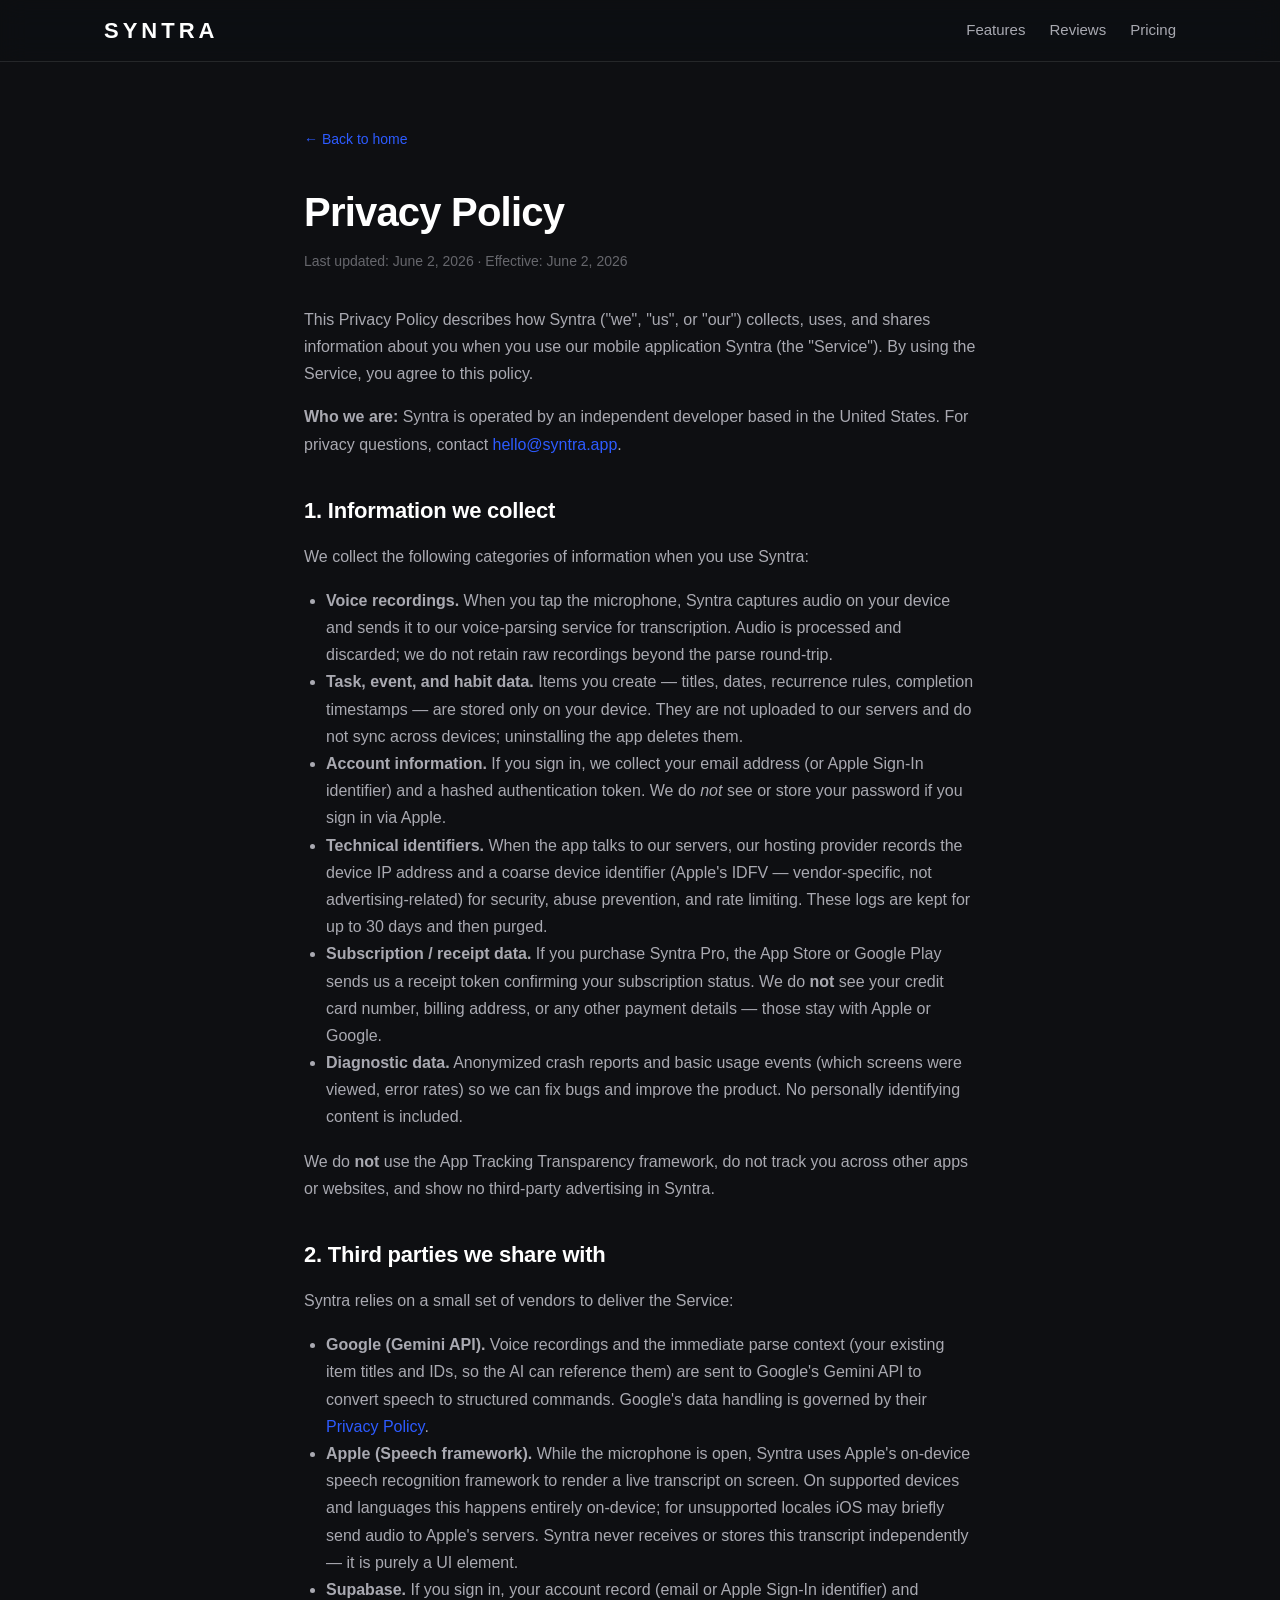
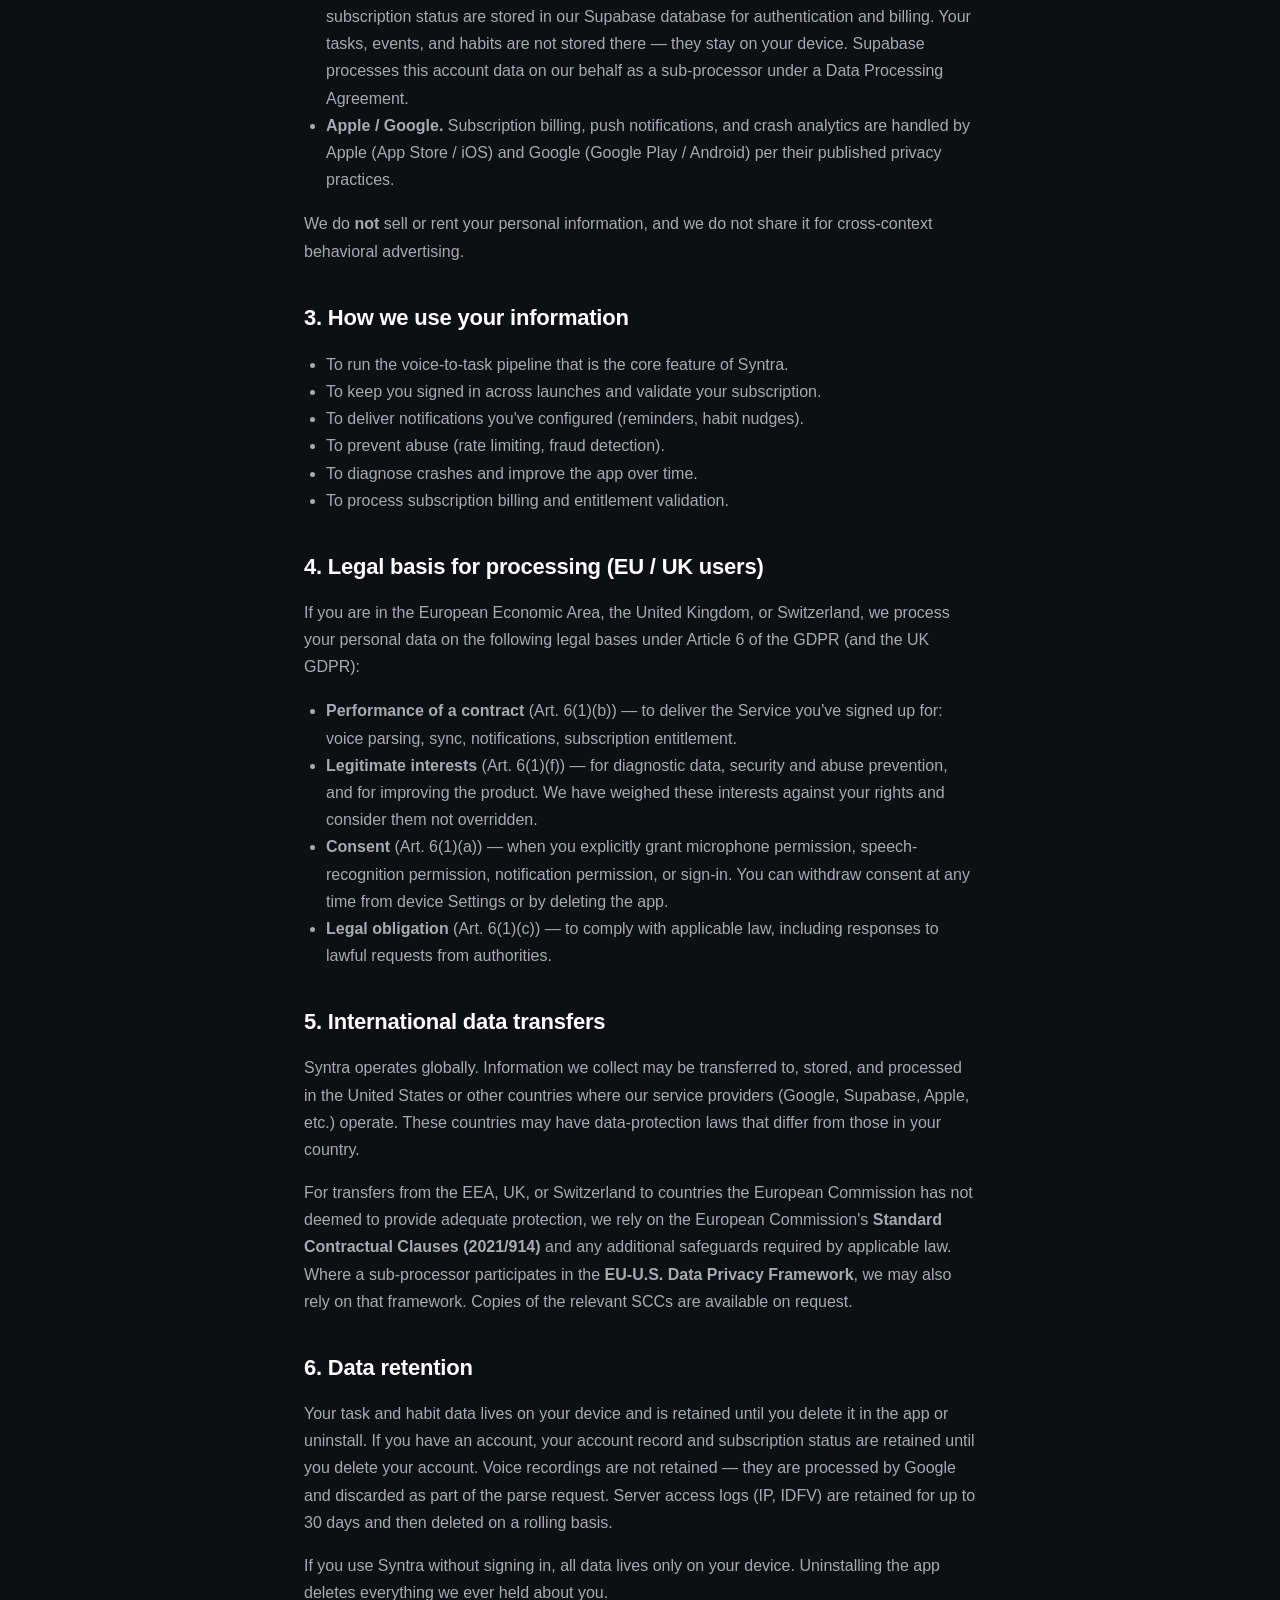
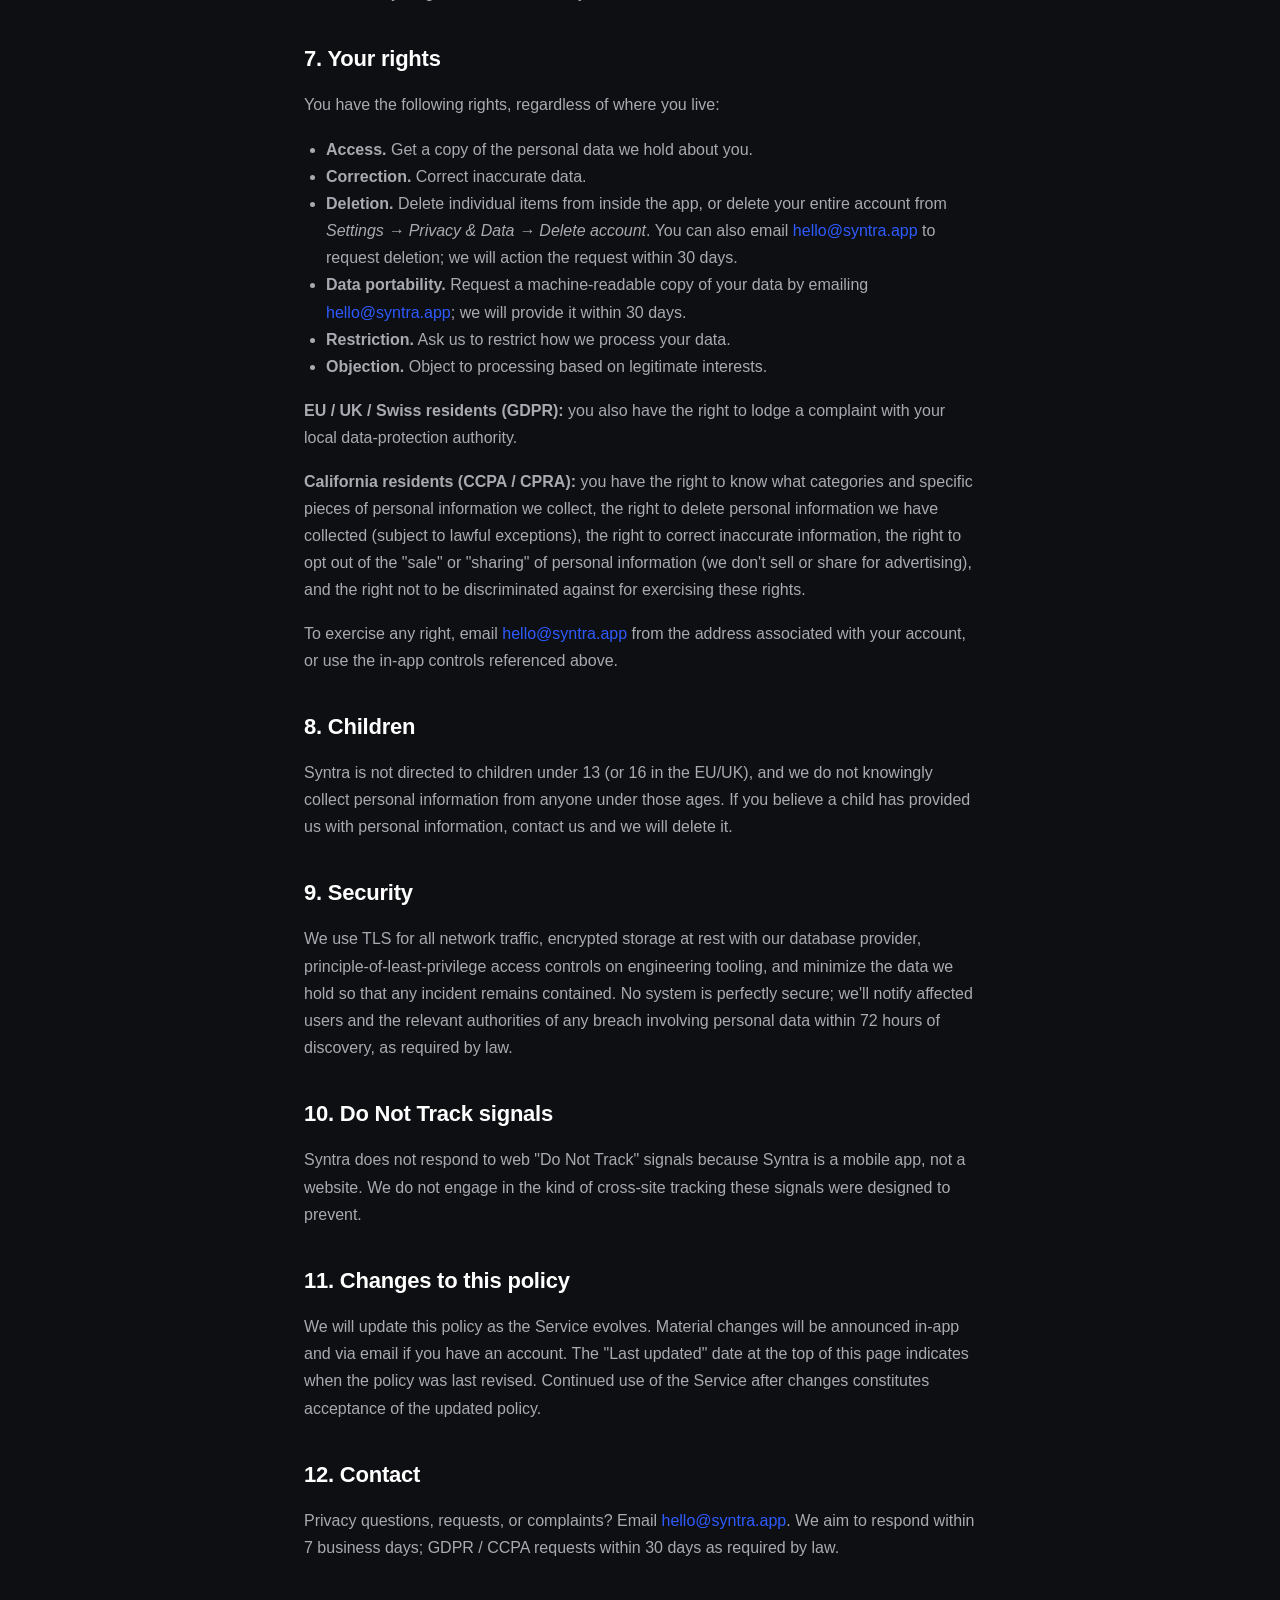
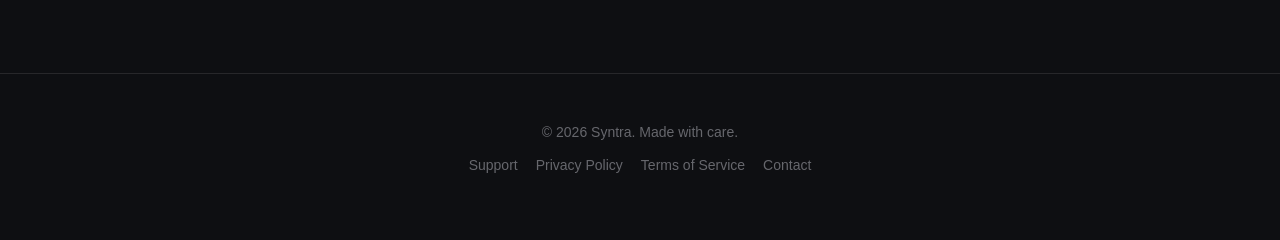
==== commit a8576101: "Add dedicated Support page (fixes App Store guideline 1.5 rejection) - New support.html with contact" ====
--- a/privacy.html
+++ b/privacy.html
@@ -114,6 +114,7 @@
   <footer>
     <div>© 2026 Syntra. Made with care.</div>
     <div class="links">
+      <a href="support.html">Support</a>
       <a href="privacy.html">Privacy Policy</a>
       <a href="terms.html">Terms of Service</a>
       <a href="mailto:hello@syntra.app">Contact</a>
--- a/styles.css
+++ b/styles.css
@@ -189,7 +189,7 @@
 .screenshots-wrap {
   overflow-x: auto;
   overflow-y: visible;
-  scroll-snap-type: x mandatory;
+  scroll-snap-type: x proximity;
   scroll-behavior: smooth;
   -webkit-overflow-scrolling: touch;
   scrollbar-width: none;
@@ -400,6 +400,19 @@
 .plan-pro {
   border-color: var(--accent);
   background: linear-gradient(170deg, rgba(45,91,255,0.12), var(--bg-elevated));
+}
+.plan-badge {
+  display: inline-block;
+  font-size: 11px;
+  font-weight: 700;
+  letter-spacing: 0.6px;
+  text-transform: uppercase;
+  color: var(--accent);
+  background: rgba(45,91,255,0.15);
+  border: 1px solid var(--accent);
+  border-radius: 999px;
+  padding: 3px 10px;
+  margin-bottom: 12px;
 }
 .plan-name { font-size: 13px; letter-spacing: 1.6px; text-transform: uppercase; color: var(--fg-tertiary); }
 .plan-price { font-size: 36px; font-weight: 800; margin: 8px 0 14px; letter-spacing: -0.02em; }
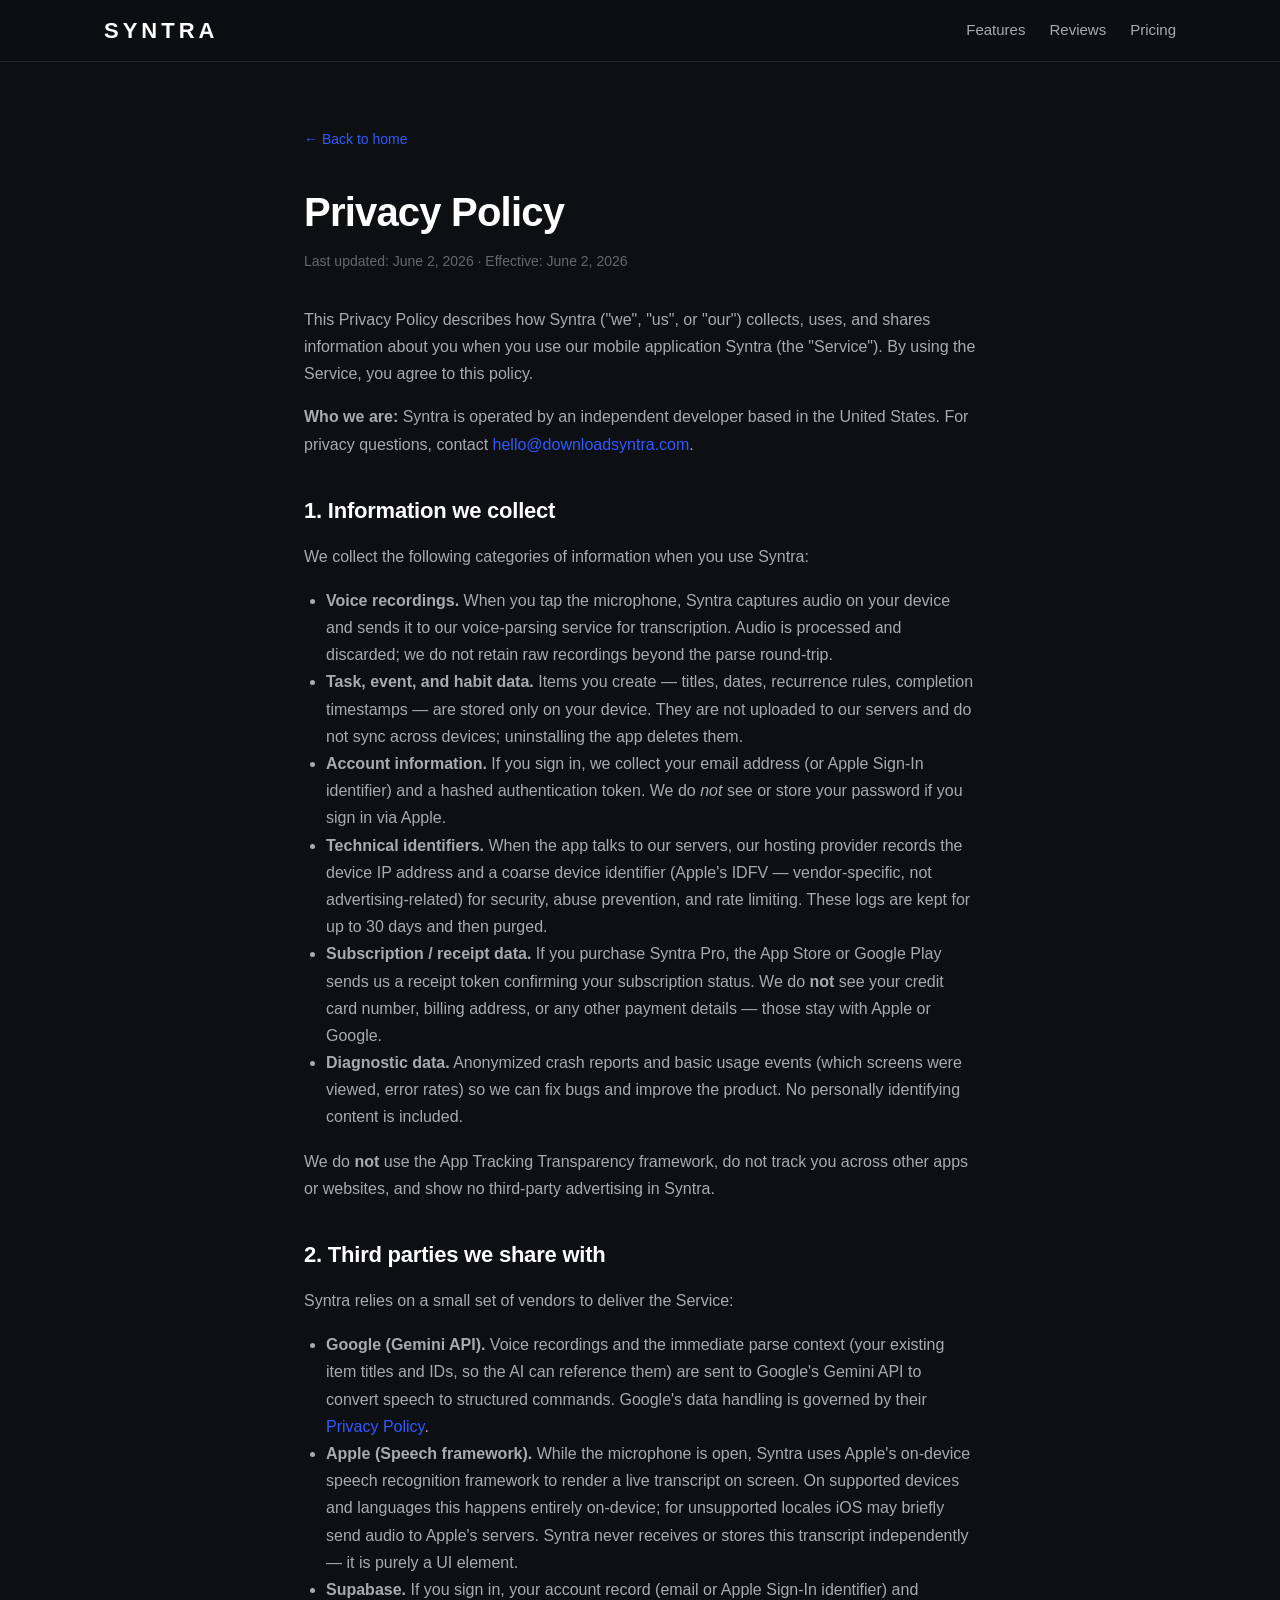
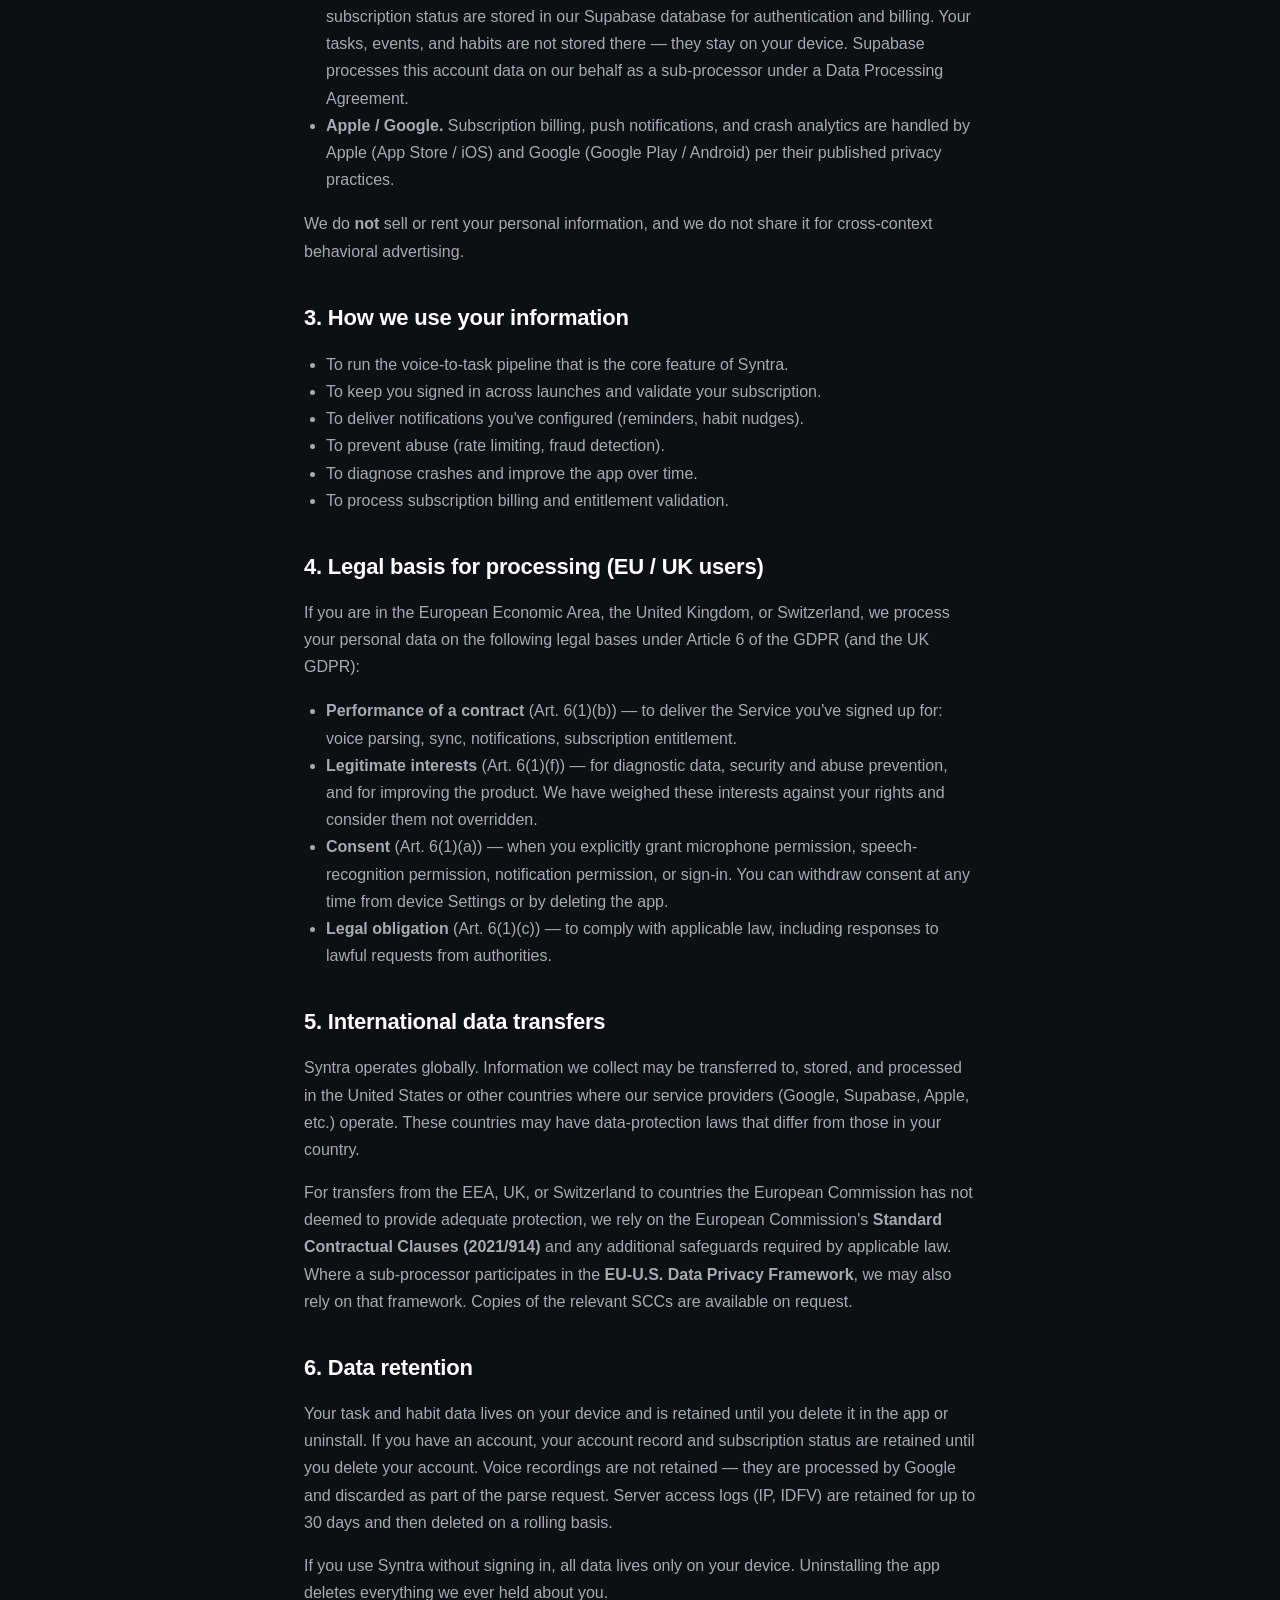
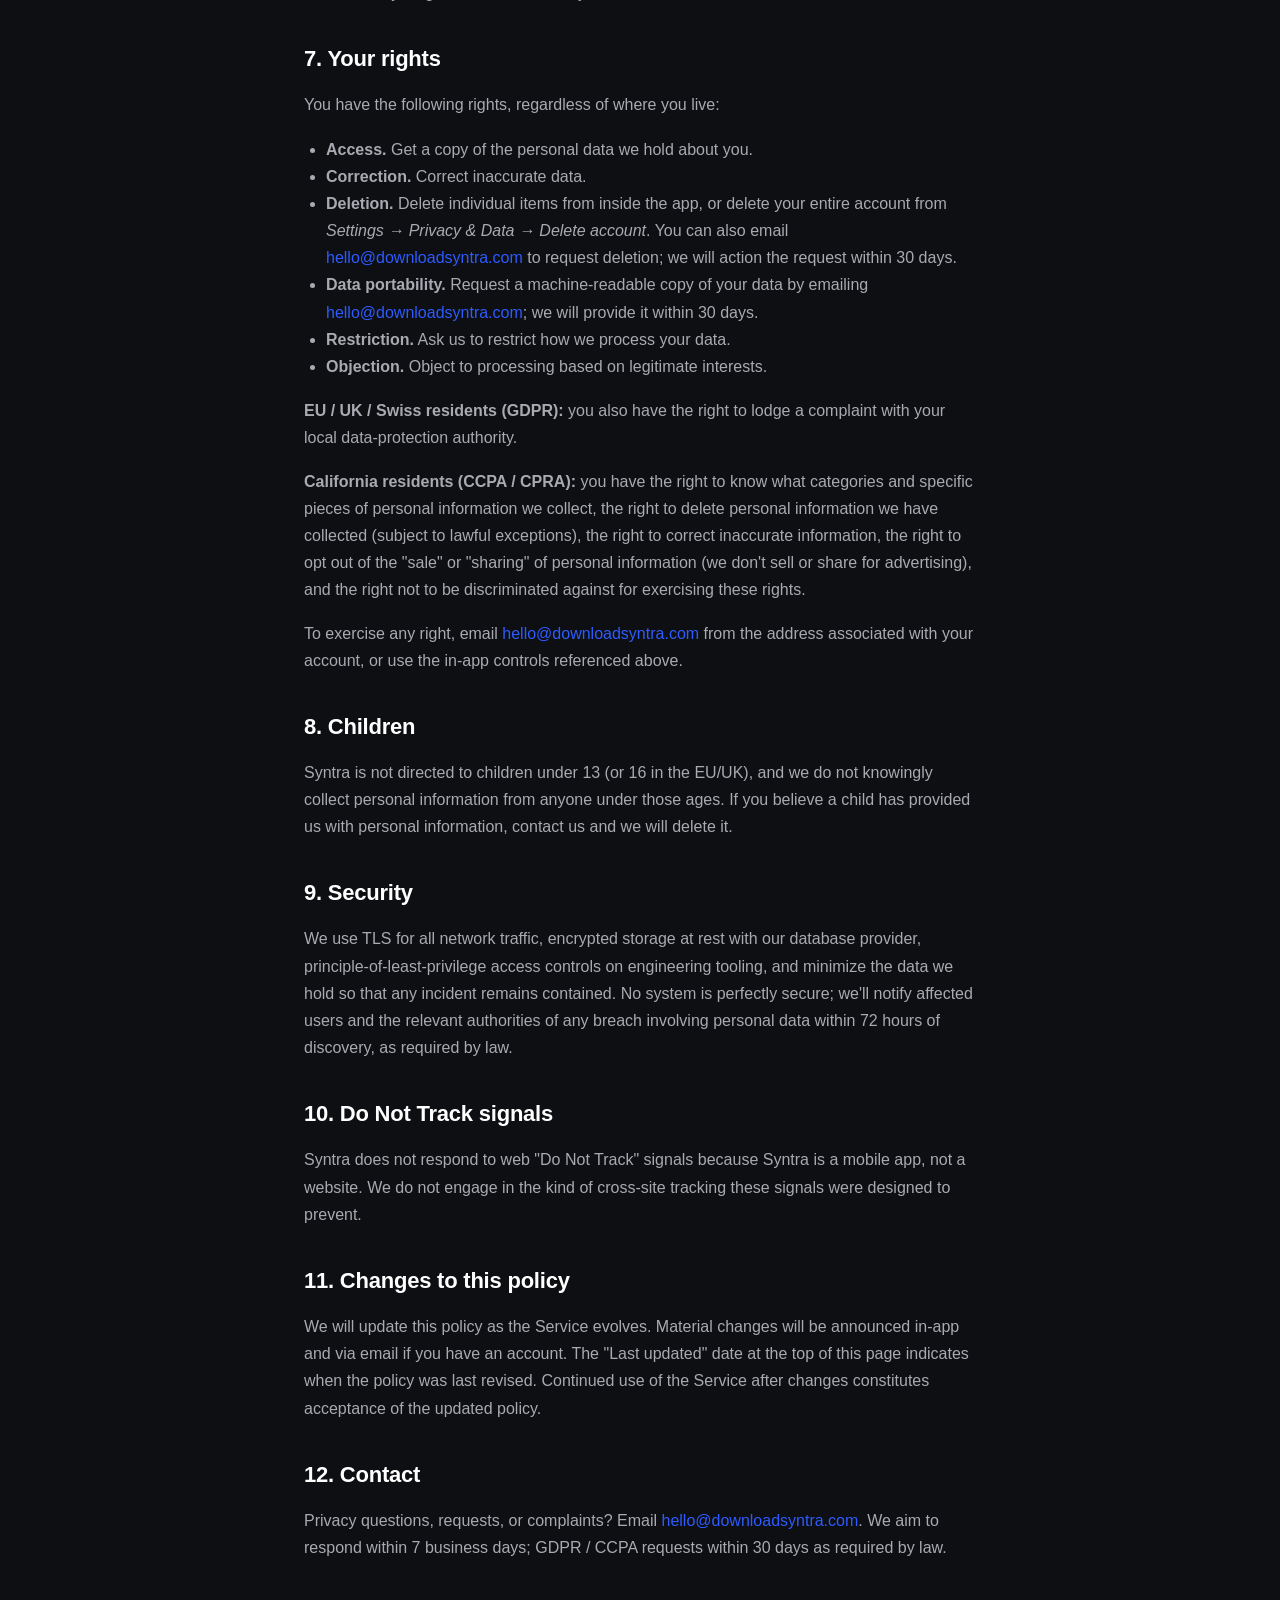
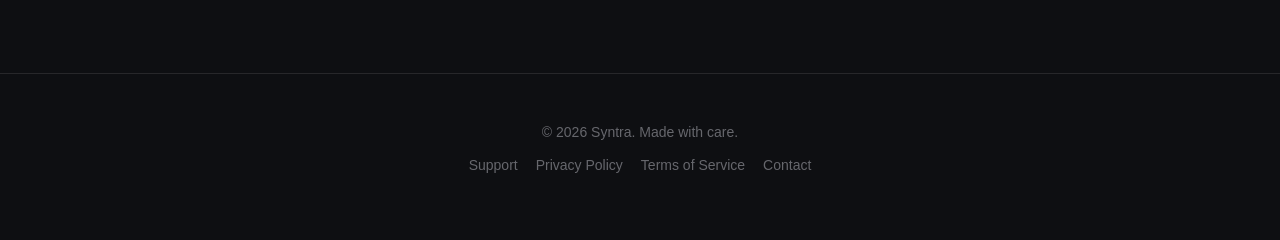
==== commit ea39aa29: "Update contact email to hello@downloadsyntra.com Co-Authored-By: Claude Opus 4.8 <noreply@anthropic." ====
--- a/privacy.html
+++ b/privacy.html
@@ -30,7 +30,7 @@
 
     <p>This Privacy Policy describes how Syntra ("we", "us", or "our") collects, uses, and shares information about you when you use our mobile application Syntra (the "Service"). By using the Service, you agree to this policy.</p>
 
-    <p><strong>Who we are:</strong> Syntra is operated by an independent developer based in the United States. For privacy questions, contact <a href="mailto:hello@syntra.app">hello@syntra.app</a>.</p>
+    <p><strong>Who we are:</strong> Syntra is operated by an independent developer based in the United States. For privacy questions, contact <a href="mailto:hello@downloadsyntra.com">hello@downloadsyntra.com</a>.</p>
 
     <h2>1. Information we collect</h2>
     <p>We collect the following categories of information when you use Syntra:</p>
@@ -86,14 +86,14 @@
     <ul>
       <li><strong>Access.</strong> Get a copy of the personal data we hold about you.</li>
       <li><strong>Correction.</strong> Correct inaccurate data.</li>
-      <li><strong>Deletion.</strong> Delete individual items from inside the app, or delete your entire account from <em>Settings → Privacy &amp; Data → Delete account</em>. You can also email <a href="mailto:hello@syntra.app">hello@syntra.app</a> to request deletion; we will action the request within 30 days.</li>
-      <li><strong>Data portability.</strong> Request a machine-readable copy of your data by emailing <a href="mailto:hello@syntra.app">hello@syntra.app</a>; we will provide it within 30 days.</li>
+      <li><strong>Deletion.</strong> Delete individual items from inside the app, or delete your entire account from <em>Settings → Privacy &amp; Data → Delete account</em>. You can also email <a href="mailto:hello@downloadsyntra.com">hello@downloadsyntra.com</a> to request deletion; we will action the request within 30 days.</li>
+      <li><strong>Data portability.</strong> Request a machine-readable copy of your data by emailing <a href="mailto:hello@downloadsyntra.com">hello@downloadsyntra.com</a>; we will provide it within 30 days.</li>
       <li><strong>Restriction.</strong> Ask us to restrict how we process your data.</li>
       <li><strong>Objection.</strong> Object to processing based on legitimate interests.</li>
     </ul>
     <p><strong>EU / UK / Swiss residents (GDPR):</strong> you also have the right to lodge a complaint with your local data-protection authority.</p>
     <p><strong>California residents (CCPA / CPRA):</strong> you have the right to know what categories and specific pieces of personal information we collect, the right to delete personal information we have collected (subject to lawful exceptions), the right to correct inaccurate information, the right to opt out of the "sale" or "sharing" of personal information (we don't sell or share for advertising), and the right not to be discriminated against for exercising these rights.</p>
-    <p>To exercise any right, email <a href="mailto:hello@syntra.app">hello@syntra.app</a> from the address associated with your account, or use the in-app controls referenced above.</p>
+    <p>To exercise any right, email <a href="mailto:hello@downloadsyntra.com">hello@downloadsyntra.com</a> from the address associated with your account, or use the in-app controls referenced above.</p>
 
     <h2>8. Children</h2>
     <p>Syntra is not directed to children under 13 (or 16 in the EU/UK), and we do not knowingly collect personal information from anyone under those ages. If you believe a child has provided us with personal information, contact us and we will delete it.</p>
@@ -108,7 +108,7 @@
     <p>We will update this policy as the Service evolves. Material changes will be announced in-app and via email if you have an account. The "Last updated" date at the top of this page indicates when the policy was last revised. Continued use of the Service after changes constitutes acceptance of the updated policy.</p>
 
     <h2>12. Contact</h2>
-    <p>Privacy questions, requests, or complaints? Email <a href="mailto:hello@syntra.app">hello@syntra.app</a>. We aim to respond within 7 business days; GDPR / CCPA requests within 30 days as required by law.</p>
+    <p>Privacy questions, requests, or complaints? Email <a href="mailto:hello@downloadsyntra.com">hello@downloadsyntra.com</a>. We aim to respond within 7 business days; GDPR / CCPA requests within 30 days as required by law.</p>
   </main>
 
   <footer>
@@ -117,7 +117,7 @@
       <a href="support.html">Support</a>
       <a href="privacy.html">Privacy Policy</a>
       <a href="terms.html">Terms of Service</a>
-      <a href="mailto:hello@syntra.app">Contact</a>
+      <a href="mailto:hello@downloadsyntra.com">Contact</a>
     </div>
   </footer>
 
